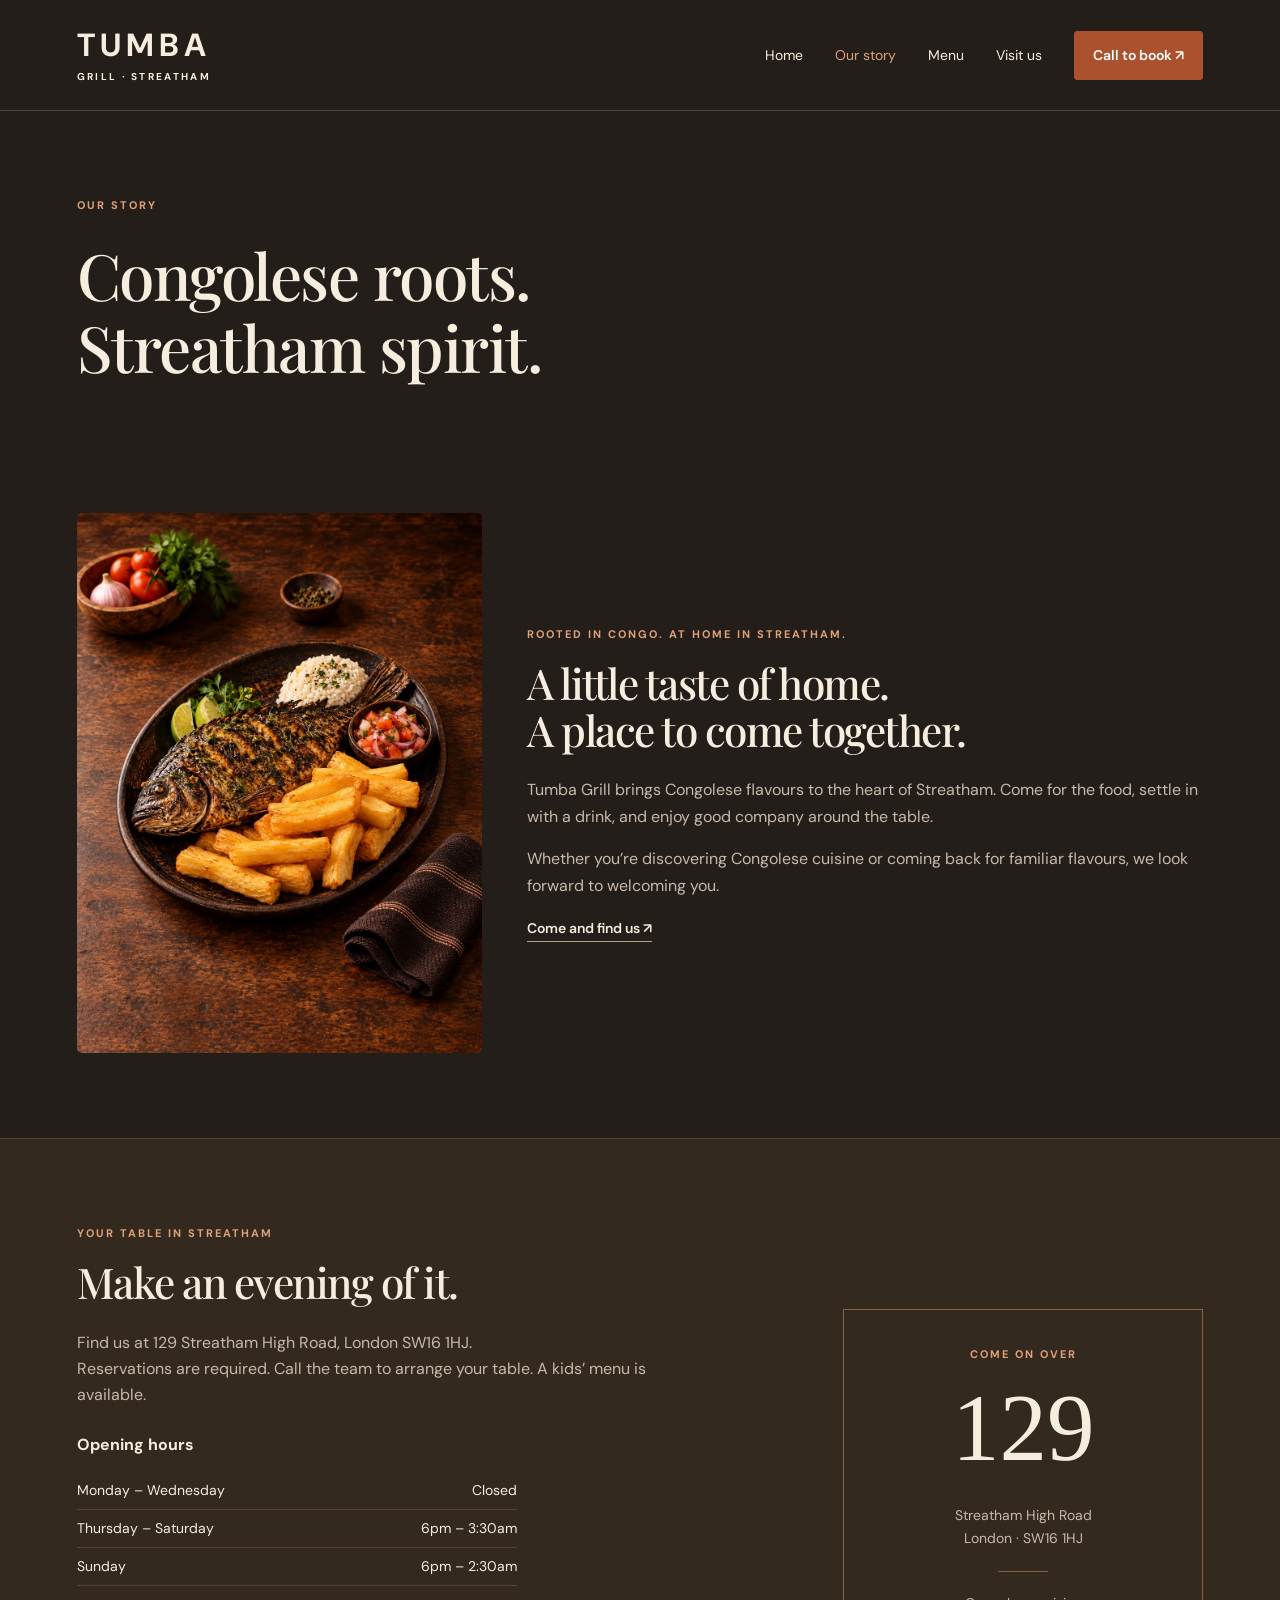
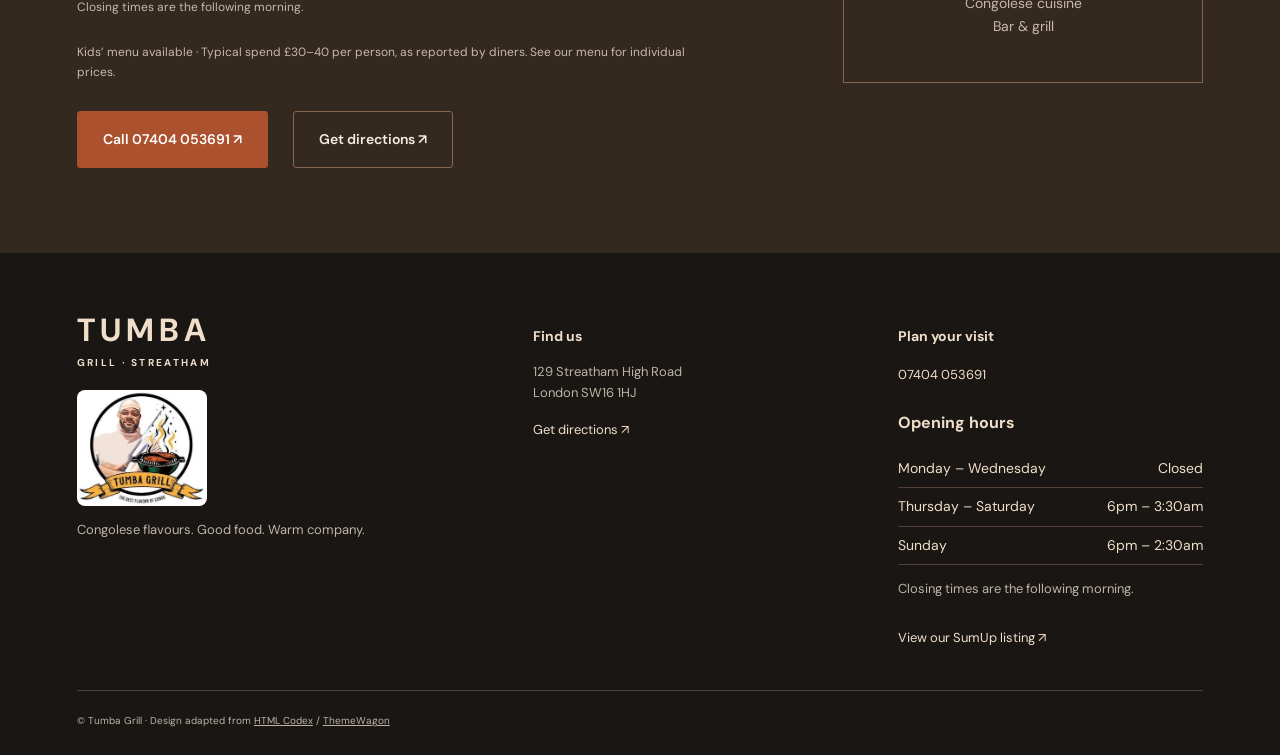
==== about.html @ 8cb554fc "Keep story heading and introduction together beside full photo" ====
<!DOCTYPE html>
<html lang="en">
<head>
<meta charset="utf-8">
<meta name="viewport" content="width=device-width, initial-scale=1"><title>Tumba Grill | Our Story</title>
<meta name="description" content="Discover Tumba Grill, a Congolese restaurant and bar at 129 Streatham High Road, London SW16 1HJ. Explore food and drinks and plan your visit.">
<meta name="theme-color" content="#211f1b">
<link rel="stylesheet" href="css/tumba.css">
</head>
<body><a class="skip-link" href="#main">Skip to content</a>
<header><a class="brand" href="index.html">TUMBA<span>GRILL · STREATHAM</span></a><button class="nav-toggle" aria-label="Open navigation" aria-expanded="false" aria-controls="navigation">☰</button>
<nav id="navigation"><a  href="index.html">Home</a><a aria-current="page" href="about.html">Our story</a><a  href="menu.html">Menu</a><a  href="contact.html">Visit us</a><a class="button small" href="tel:+447404053691">Call to book ↗</a>
</nav>
</header>
<main id="main">
<section class="page-heading section">
<div class="eyebrow">OUR STORY</div>
<h1>Congolese roots.<br>Streatham spirit.</h1>
</section>
<section class="story section">

<figure class="restaurant-photo"><img src="img/fish-table-setting.webp" width="357" height="560" loading="lazy" alt="Grilled tilapia, cassava fries, rice and salad on a wooden table"></figure><div class="story-grid"><div class="eyebrow">ROOTED IN CONGO. AT HOME IN STREATHAM.</div>
<h2>A little taste of home.<br>A place to come together.</h2>
<div>
<p>Tumba Grill brings Congolese flavours to the heart of Streatham. Come for the food, settle in with a drink, and enjoy good company around the table.</p>
<p>Whether you’re discovering Congolese cuisine or coming back for familiar flavours, we look forward to welcoming you.</p><a class="text-link" href="contact.html">Come and find us ↗</a>
</div>
</div>
</section>
<section class="visit section">
<div>
<div class="eyebrow">YOUR TABLE IN STREATHAM</div>
<h2>Make an evening of it.</h2>
<p>Find us at 129 Streatham High Road, London SW16 1HJ.<br>Reservations are required. Call the team to arrange your table. A kids’ menu is available.</p>
<div class="opening-hours"><h3>Opening hours</h3><dl><div><dt>Monday – Wednesday</dt><dd>Closed</dd></div><div><dt>Thursday – Saturday</dt><dd>6pm – 3:30am</dd></div><div><dt>Sunday</dt><dd>6pm – 2:30am</dd></div></dl><p class="hours-note">Closing times are the following morning.</p></div><p class="visit-details">Kids’ menu available · Typical spend £30–40 per person, as reported by diners. See our menu for individual prices.</p><div class="actions"><a class="button" href="tel:+447404053691">Call 07404 053691 ↗</a><a class="button outline" href="https://www.google.com/maps/search/?api=1&query=Tumba+Grill+129+Streatham+High+Road+London">Get directions ↗</a>
</div>
</div>
<div class="address-card"><span class="eyebrow">COME ON OVER</span><strong>129</strong>
<p>Streatham High Road<br>London · SW16 1HJ</p><span class="rule"></span>
<p>Congolese cuisine<br>Bar & grill</p>
</div>
</section>
</main>
<footer>
<div class="footer-grid">
<div><a class="brand" href="index.html">TUMBA<span>GRILL · STREATHAM</span></a>
<img class="restaurant-logo" src="img/tumba-logo.webp" width="150" height="134" loading="lazy" alt="Tumba Grill logo: the best flavour of Congo"><p>Congolese flavours. Good food. Warm company.</p>
</div>
<div>
<h3>Find us</h3>
<p>129 Streatham High Road<br>London SW16 1HJ</p><a href="https://www.google.com/maps/search/?api=1&query=Tumba+Grill+129+Streatham+High+Road+London">Get directions ↗</a>
</div>
<div>
<h3>Plan your visit</h3><a href="tel:+447404053691">07404 053691</a>
<div class="opening-hours"><h3>Opening hours</h3><dl><div><dt>Monday – Wednesday</dt><dd>Closed</dd></div><div><dt>Thursday – Saturday</dt><dd>6pm – 3:30am</dd></div><div><dt>Sunday</dt><dd>6pm – 2:30am</dd></div></dl><p class="hours-note">Closing times are the following morning.</p></div><a href="https://www.sumupbookings.com/tumba-grill" target="_blank" rel="noopener">View our SumUp listing ↗</a>
</div>
</div>
<div class="credits">© Tumba Grill · Design adapted from <a href="https://htmlcodex.com">HTML Codex</a> / <a href="https://themewagon.com">ThemeWagon</a>
</div>
</footer>
<script src="js/tumba.js" defer>
</script>
</body>
</html>
---- css/tumba.css ----
@import url('https://fonts.googleapis.com/css2?family=DM+Sans:wght@400;500;600;700&family=Playfair+Display:ital,wght@0,500;0,600;0,700;1,500&display=swap');
:root{--ink:#211f1b;--cream:#f7f2e9;--copper:#ac512e;--muted:#746b5f;--line:#ded5c7}*{box-sizing:border-box}body{margin:0;background:var(--cream);color:var(--ink);font-family:'DM Sans',sans-serif;font-size:16px;line-height:1.65}a{color:inherit;text-decoration:none}button{font:inherit;cursor:pointer}a:focus-visible,button:focus-visible{outline:3px solid #de9961;outline-offset:5px}header{display:flex;align-items:center;justify-content:space-between;max-width:1440px;margin:auto;padding:28px 6%;border-bottom:1px solid var(--line)}.brand{font-size:32px;font-weight:700;letter-spacing:5px;line-height:1.1}.brand span{display:block;font-size:10px;letter-spacing:2.3px;margin-top:8px}nav{display:flex;align-items:center;gap:32px}nav a{font-size:14px}nav a[aria-current],.text-link:hover{color:var(--copper)}.button{display:inline-flex;align-items:center;justify-content:center;background:var(--copper);color:white;padding:16px 25px;border:1px solid var(--copper);border-radius:3px;font-size:14px;font-weight:600;transition:background .2s,transform .2s}.button:hover{background:#873b20;transform:translateY(-2px)}.button.small{padding:12px 18px}.button.outline{background:transparent;border-color:#c8b6a1;color:inherit}.nav-toggle{display:none}.hero{max-width:1440px;margin:auto;padding:75px 6% 65px;display:grid;grid-template-columns:1fr 1fr;gap:32px;align-items:center;overflow:hidden}.eyebrow{font-size:11px;font-weight:700;letter-spacing:2px;color:var(--copper)}h1,h2{font-family:'Playfair Display',Georgia,serif;font-weight:500;line-height:1.12;letter-spacing:-1.5px}h1{font-size:clamp(44px,5vw,73px);margin:25px 0}h1 em{color:var(--copper);font-weight:500}h2{font-size:clamp(34px,3.3vw,48px);margin:16px 0 24px}h3{font-size:18px;line-height:1.4}p{color:var(--muted)}.hero-copy p{font-size:17px;max-width:460px}.actions{display:flex;gap:25px;align-items:center;flex-wrap:wrap;margin-top:28px}.text-link{font-size:14px;font-weight:600;border-bottom:1px solid #bd9c84;padding-bottom:4px}.hero-address{font-size:12px;color:var(--muted);margin-top:45px}.hero-food{position:relative;margin:0;text-align:center;isolation:isolate}.hero-food img{width:100%;height:auto;display:block;animation:rotate 110s linear infinite;filter:drop-shadow(0 20px 20px #241e1929)}.food-halo{position:absolute;z-index:-1;inset:10% 5%;border:1px solid #cfbaa0;border-radius:50%;background:radial-gradient(circle,#e9d7be88,transparent 70%)}figcaption{font-size:10px;color:var(--muted);margin-top:16px}.rotation-toggle{font-size:10px;color:var(--muted);background:none;border:0;text-decoration:underline;padding:8px}.paused img{animation-play-state:paused}.ribbon{background:var(--ink);color:#ecddc6;padding:23px 6%;display:flex;justify-content:space-around;gap:25px;font-size:10px;letter-spacing:2px}.section{max-width:1440px;margin:auto;padding:85px 6%}.story{border-bottom:1px solid var(--line)}.story-grid{display:grid;grid-template-columns:1fr 1fr;gap:70px;align-items:start;margin-top:18px}.story-grid p:first-child{margin-top:18px}.section-top{display:flex;justify-content:space-between;align-items:center;gap:24px}.filters{display:flex;gap:10px;margin:20px 0 30px;flex-wrap:wrap}.filters button{background:transparent;border:1px solid var(--line);padding:8px 22px;border-radius:30px;font-size:13px}.filters .selected{background:var(--ink);color:white;border-color:var(--ink)}.menu-grid{display:grid;grid-template-columns:repeat(3,1fr);gap:20px}.menu-card{border:1px solid var(--line);padding:28px;background:#fffaf2;min-height:190px}.dish-title{display:flex;align-items:baseline;justify-content:space-between;gap:15px}.dish-title span{color:var(--copper);font-weight:600;white-space:nowrap}.menu-card p{font-size:13px;margin:0}.menu-card .eyebrow{font-size:9px}.menu-note{font-size:12px;max-width:800px;margin-top:25px}.visit{background:#e9dfce;display:grid;grid-template-columns:1.5fr 1fr;gap:80px;align-items:center}.address-card{border:1px solid #b9a68c;padding:30px 40px;max-width:360px;text-align:center;justify-self:end;width:100%}.address-card strong{display:block;font-family:Georgia,serif;font-size:95px;font-weight:400;line-height:1.3}.address-card p{font-size:14px}.rule{display:block;width:50px;border-bottom:1px solid #b9a68c;margin:20px auto}.page-heading{padding-bottom:20px}.page-heading h1{max-width:800px}footer{background:var(--ink);color:var(--cream);padding:60px 6% 25px}.footer-grid{max-width:1268px;margin:auto;display:grid;grid-template-columns:1.3fr 1fr 1fr;gap:60px}.footer-grid p{color:#bdb4a6;font-size:13px}.footer-grid h3{font-size:14px}.footer-grid a:not(.brand){font-size:13px}.credits{max-width:1268px;margin:40px auto 0;border-top:1px solid #484238;padding-top:22px;font-size:10px;color:#bdb4a6}.credits a{text-decoration:underline}.skip-link{position:absolute;top:-100px;left:20px;background:white;padding:10px;z-index:10}.skip-link:focus{top:10px}[hidden]{display:none!important}@keyframes rotate{to{transform:rotate(360deg)}}@media(prefers-reduced-motion:reduce){.hero-food img{animation:none}.rotation-toggle{display:none}.button{transition:none}}@media(max-width:900px){header{padding:22px 5%;flex-wrap:wrap}.nav-toggle{display:block;background:none;border:1px solid var(--line);padding:4px 12px}nav{display:none;width:100%;flex-direction:column;align-items:stretch;gap:12px;padding-top:22px}nav.open{display:flex}.hero{padding:45px 6%;gap:12px}h1{font-size:48px}.menu-grid{grid-template-columns:repeat(2,1fr)}.story-grid{gap:30px}.visit{gap:30px}.footer-grid{gap:30px}}@media(max-width:600px){.hero{grid-template-columns:1fr}.hero-copy p{font-size:15px}h1{font-size:46px}.hero-food{max-width:390px;margin:25px auto 0}.hero-address{margin-top:28px}.section{padding:50px 6%}.story-grid,.visit,.footer-grid{grid-template-columns:1fr}.story-grid{gap:0}.menu-grid{grid-template-columns:1fr}.section-top{align-items:start;flex-direction:column;gap:0}.menu-card{min-height:160px}.ribbon{font-size:8px;letter-spacing:1px;gap:12px;flex-wrap:wrap;text-align:center}.address-card{justify-self:start;max-width:none}.actions{gap:18px}.footer-grid{gap:20px}.page-heading{padding-bottom:10px}}

/* Warm evening palette and subtle illustrative dining atmosphere. */
:root{--ink:#f6eddf;--cream:#241e1a;--copper:#e0a078;--muted:#c7b9aa;--line:#514137}
body{background:var(--cream);color:var(--ink)}
header{background:#241e1a}.hero{position:relative;isolation:isolate;background:#2a211b}
.hero::before{content:"";position:absolute;inset:0;z-index:-2;background:url('../img/dining-atmosphere.webp') center 48%/cover no-repeat;opacity:.16;filter:sepia(.35) blur(1px);pointer-events:none}
.hero::after{content:"";position:absolute;inset:0;z-index:-1;background:linear-gradient(90deg,rgba(36,30,26,.72),rgba(36,30,26,.24) 65%,rgba(36,30,26,.38)),linear-gradient(0deg,#241e1a 0%,transparent 35%);pointer-events:none}
.button{background:#ac512e;border-color:#ac512e}.button:hover{background:#c3653e}.button.outline{border-color:#87674f;background:transparent}
.food-halo{border-color:#a775493d;background:radial-gradient(circle,#ab65332b,transparent 70%)}
.hero-food img{filter:drop-shadow(0 20px 25px #0008)}
.ribbon,footer{background:#191613;color:#f0deca}.menu-card{background:#302720}.filters button{color:var(--ink)}.filters .selected{background:#b36540;border-color:#b36540;color:#fff}
.visit{background:#34291f}.address-card,.rule{border-color:#816449}.skip-link{background:#f6eddf;color:#241e1a}.nav-toggle{color:var(--ink)}
@media(max-width:600px){.hero::before{background-position:60% center;opacity:.13}.hero::after{background:linear-gradient(180deg,rgba(36,30,26,.66),rgba(36,30,26,.35) 60%,#241e1a)}}

/* Keep the plate and its ring on the same square centre, excluding captions. */
.platter-stage{position:relative;aspect-ratio:1;display:grid;place-items:center;width:100%;isolation:isolate}
.platter-stage .food-halo{inset:0;border:1px solid #bc936559;border-radius:50%}
.platter-stage img{width:88%;height:88%;object-fit:contain;filter:none;transform-origin:50% 50%}
.opening-hours{margin:25px 0}.opening-hours h3{font-size:16px}.opening-hours dl{margin:0;max-width:440px;font-size:14px}.opening-hours dl div{display:flex;justify-content:space-between;gap:20px;padding:7px 0;border-bottom:1px solid var(--line)}.opening-hours dd{margin:0;white-space:nowrap}.hours-note,.visit-details{font-size:12px}.restaurant-logo{display:block;width:130px;height:auto;border-radius:8px;margin-top:22px}.restaurant-photo{float:right;width:210px;margin:0 0 30px 35px}.restaurant-photo img{width:100%;height:260px;object-fit:cover;object-position:40% 30%;border-radius:5px}.story-grid{clear:both}.menu-thumbnail{width:84px;height:84px;object-fit:cover;border-radius:50%;margin-bottom:14px;border:1px solid #765741}.menu-card{padding:24px}.restaurant-photo figcaption{line-height:1.5}.story:after{content:"";display:block;clear:both}@media(max-width:600px){.restaurant-photo{float:none;width:100%;margin:25px 0}.restaurant-photo img{height:280px;object-position:center 30%}.opening-hours dl{font-size:12px}.platter-stage{width:100%}}
.story{display:grid;grid-template-columns:240px 1fr;gap:20px 45px;align-items:center}.story>.eyebrow{grid-column:2}.story>.restaurant-photo{grid-column:1;grid-row:1 / span 2;float:none;width:100%;margin:0}.story .restaurant-photo img{height:360px;object-fit:cover}.story .story-grid{grid-column:2;display:block;margin:0}.story:after{display:none}@media(max-width:600px){.story{display:block}.story>.restaurant-photo{margin:25px 0}.story .restaurant-photo img{height:340px}}

.menu-group{margin:35px 0}.menu-group-title{font-family:'Playfair Display',Georgia,serif;font-size:30px;color:var(--copper);padding-bottom:12px;border-bottom:1px solid var(--line)}.dish-title{display:block}.dish-title h3{margin:0 0 8px}.dish-title span{display:block;white-space:normal;font-size:13px;line-height:1.6;margin-bottom:12px}.menu-card{min-height:260px}.menu-thumbnail{display:block}
/* Compact menu cards with titles centred beside the food image. */
.menu-card{display:grid;grid-template-columns:76px minmax(0,1fr);grid-template-rows:auto auto;column-gap:22px;row-gap:12px;align-content:start;align-items:center;padding:18px;min-height:0}
.menu-card .menu-thumbnail{grid-column:1;grid-row:1;width:76px;height:76px;margin:0}
.menu-card .dish-title{grid-column:2;grid-row:1;align-self:center;min-width:0}
.menu-card .dish-title h3{margin:0 0 5px;font-size:17px}
.menu-card .dish-title span{margin:0;font-size:12px;line-height:1.5}
.menu-card>p{grid-column:1 / -1;grid-row:2;margin:0;line-height:1.6}
@media(max-width:1100px) and (min-width:901px){.menu-grid{grid-template-columns:repeat(2,1fr)}}
@media(max-width:600px){.menu-card{padding:16px;column-gap:20px;row-gap:10px}}
/* Larger circular frames with the full square food image safely inside. */
.menu-card{grid-template-columns:100px minmax(0,1fr);column-gap:20px}
.menu-card .menu-thumbnail{width:100px;height:100px;object-fit:contain;padding:16px;background:#241e1a;border-radius:50%;border:1px solid #876348}
@media(max-width:600px){.menu-card{grid-template-columns:96px minmax(0,1fr);column-gap:18px}.menu-card .menu-thumbnail{width:96px;height:96px;padding:15px}}
/* Show real tabletop right to the edge of each photographic circle. */
.menu-card .menu-thumbnail{object-fit:cover;padding:0;background:none}

/* Full table setting with no fixed-height crop. */
.story{grid-template-columns:minmax(240px,36%) minmax(0,1fr)}.story .restaurant-photo img{display:block;width:100%;height:auto;object-fit:contain;object-position:center}.hero-food .rotation-toggle{margin-top:12px}@media(max-width:600px){.story .restaurant-photo img{height:auto}}

.story>.restaurant-photo{grid-row:1}.story .story-grid{grid-row:1}
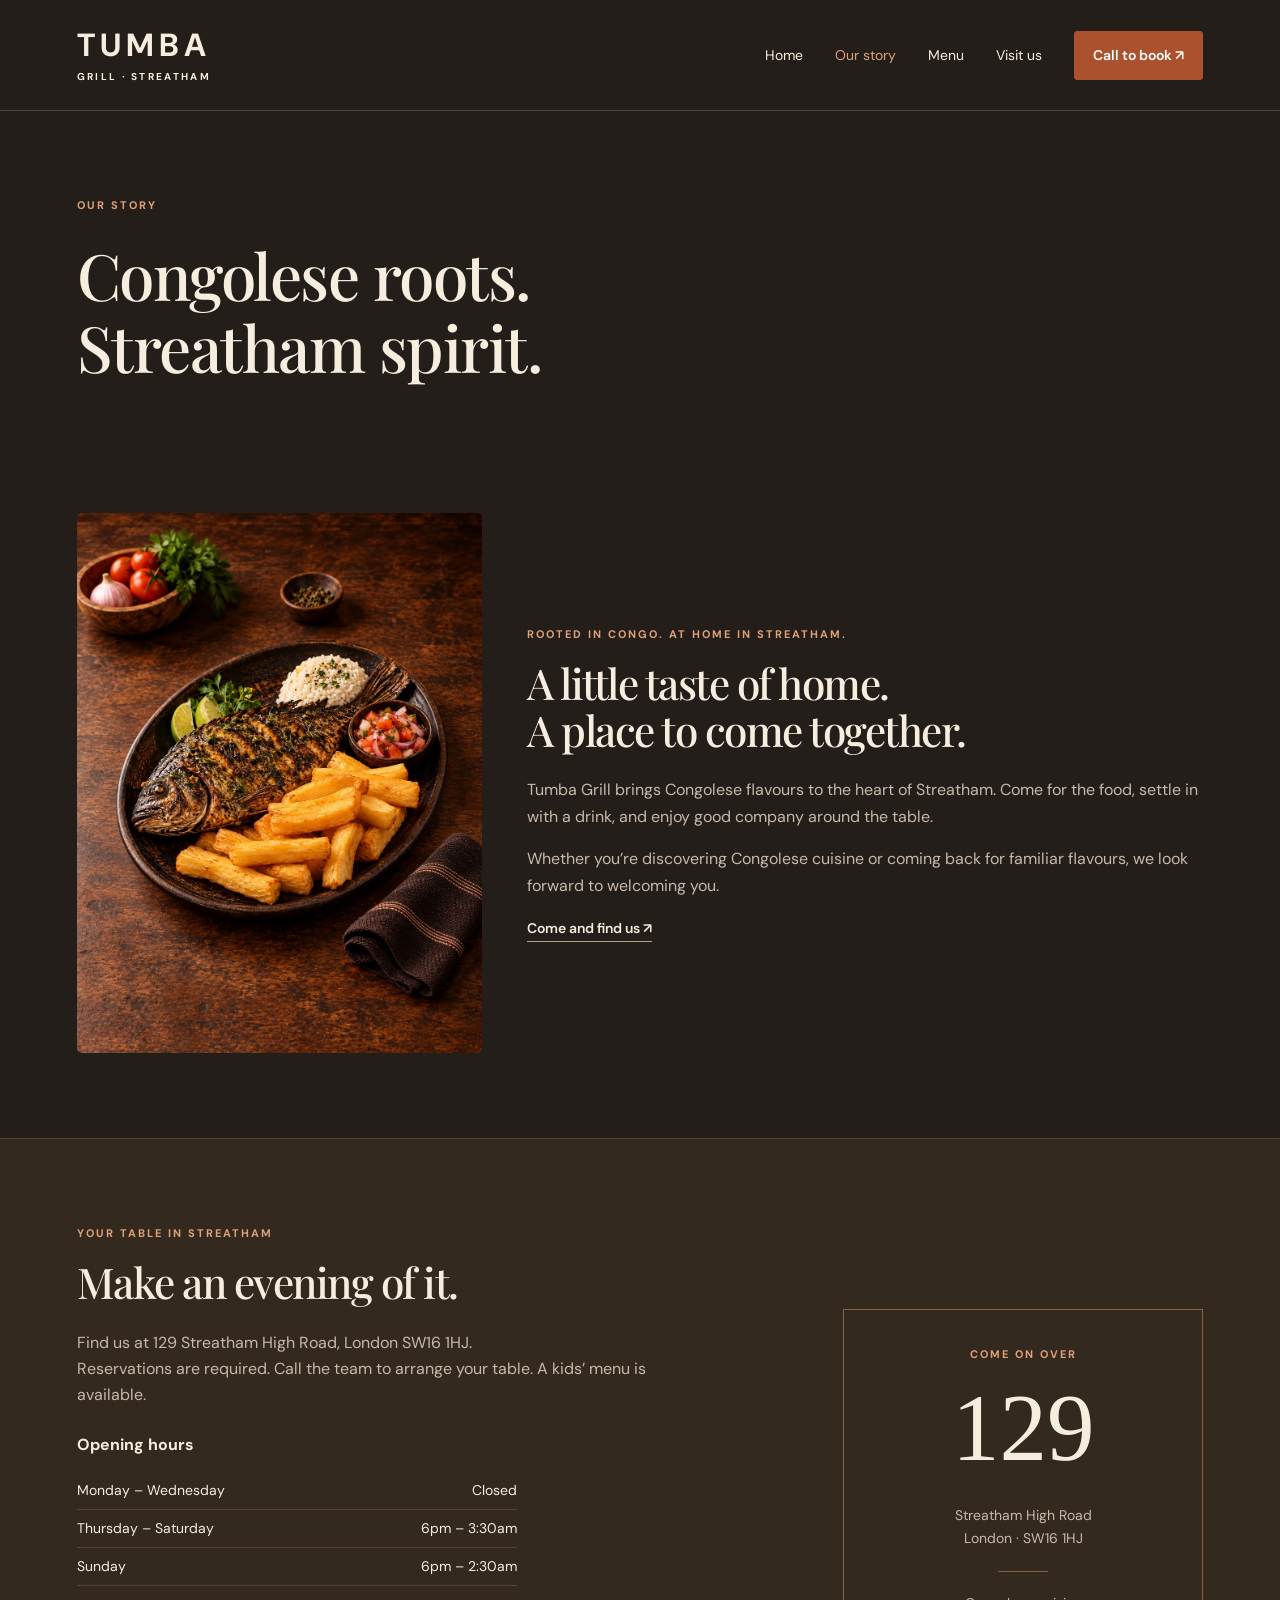
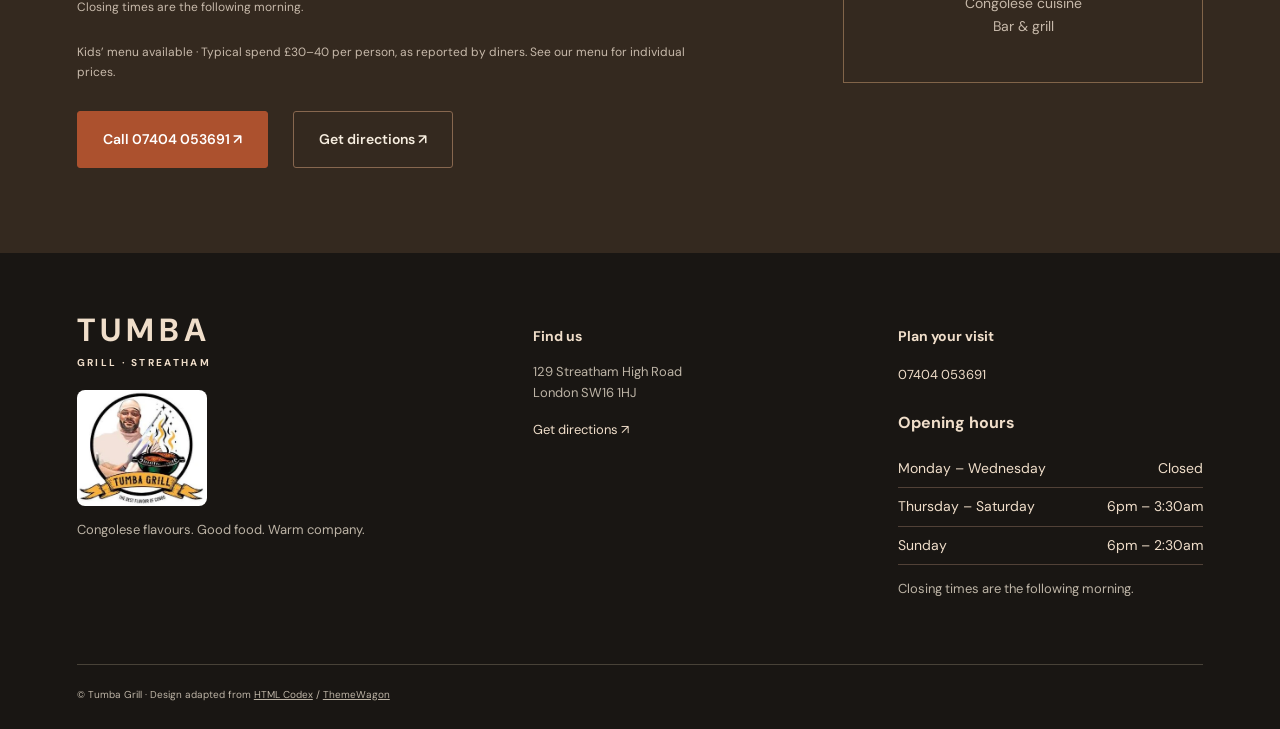
==== commit 4eb4bb09: "Remove SumUp links from restaurant pages" ====
--- a/about.html
+++ b/about.html
@@ -52,7 +52,7 @@
 </div>
 <div>
 <h3>Plan your visit</h3><a href="tel:+447404053691">07404 053691</a>
-<div class="opening-hours"><h3>Opening hours</h3><dl><div><dt>Monday – Wednesday</dt><dd>Closed</dd></div><div><dt>Thursday – Saturday</dt><dd>6pm – 3:30am</dd></div><div><dt>Sunday</dt><dd>6pm – 2:30am</dd></div></dl><p class="hours-note">Closing times are the following morning.</p></div><a href="https://www.sumupbookings.com/tumba-grill" target="_blank" rel="noopener">View our SumUp listing ↗</a>
+<div class="opening-hours"><h3>Opening hours</h3><dl><div><dt>Monday – Wednesday</dt><dd>Closed</dd></div><div><dt>Thursday – Saturday</dt><dd>6pm – 3:30am</dd></div><div><dt>Sunday</dt><dd>6pm – 2:30am</dd></div></dl><p class="hours-note">Closing times are the following morning.</p></div>
 </div>
 </div>
 <div class="credits">© Tumba Grill · Design adapted from <a href="https://htmlcodex.com">HTML Codex</a> / <a href="https://themewagon.com">ThemeWagon</a>
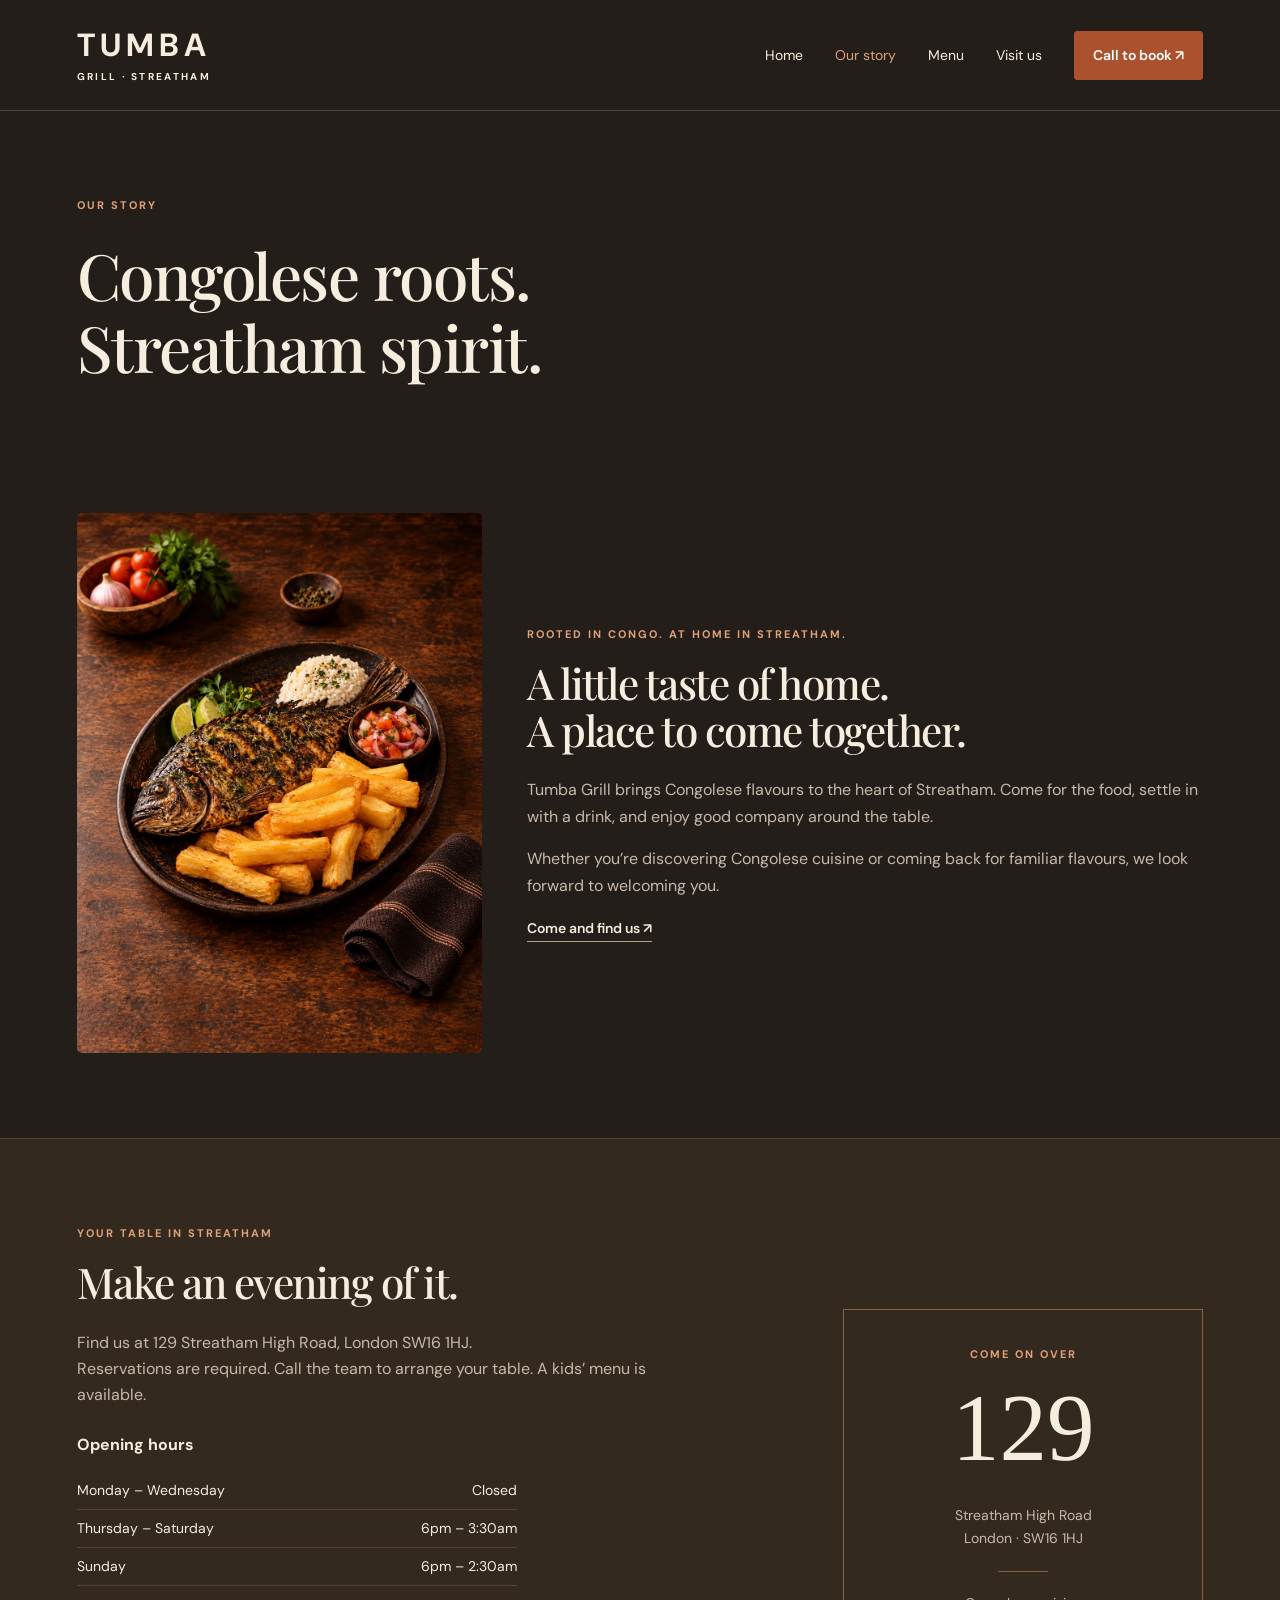
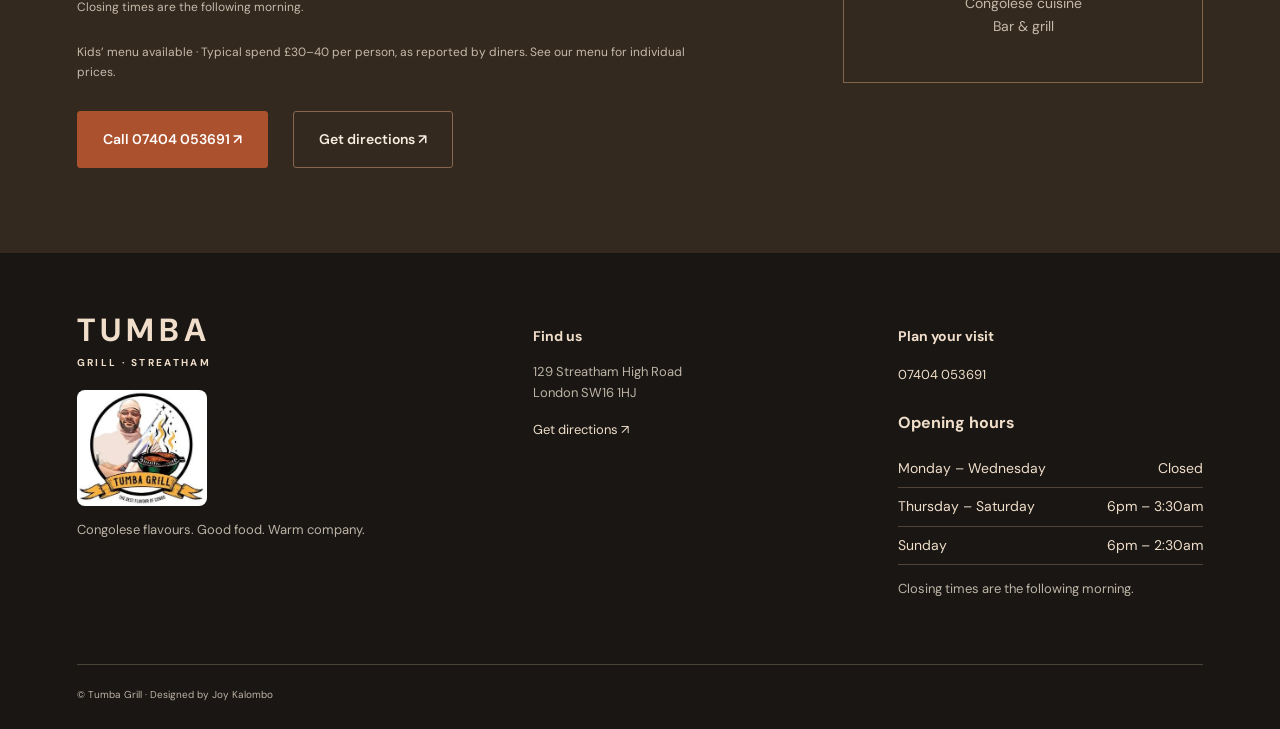
==== commit a56406c3: "Update footer design credit to Joy Kalombo" ====
--- a/about.html
+++ b/about.html
@@ -55,7 +55,7 @@
 <div class="opening-hours"><h3>Opening hours</h3><dl><div><dt>Monday – Wednesday</dt><dd>Closed</dd></div><div><dt>Thursday – Saturday</dt><dd>6pm – 3:30am</dd></div><div><dt>Sunday</dt><dd>6pm – 2:30am</dd></div></dl><p class="hours-note">Closing times are the following morning.</p></div>
 </div>
 </div>
-<div class="credits">© Tumba Grill · Design adapted from <a href="https://htmlcodex.com">HTML Codex</a> / <a href="https://themewagon.com">ThemeWagon</a>
+<div class="credits">© Tumba Grill · Designed by Joy Kalombo
 </div>
 </footer>
 <script src="js/tumba.js" defer>
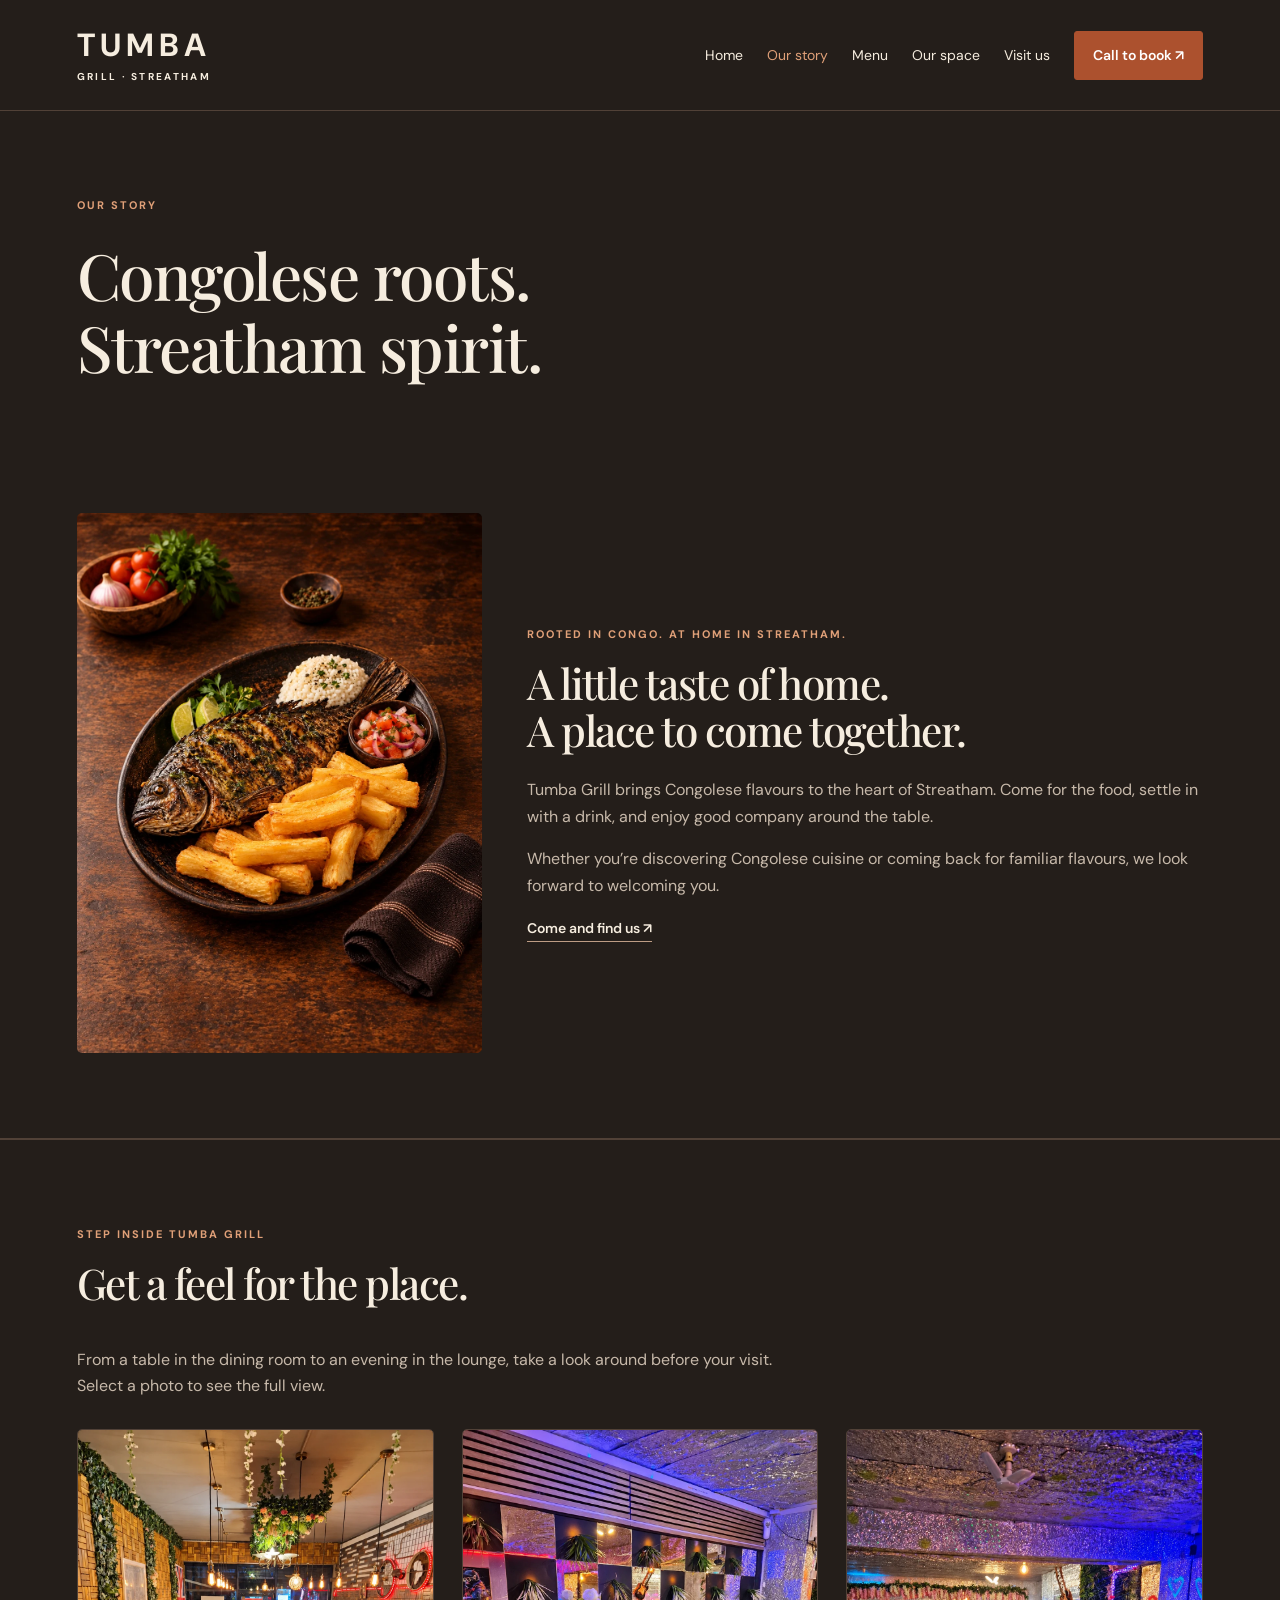
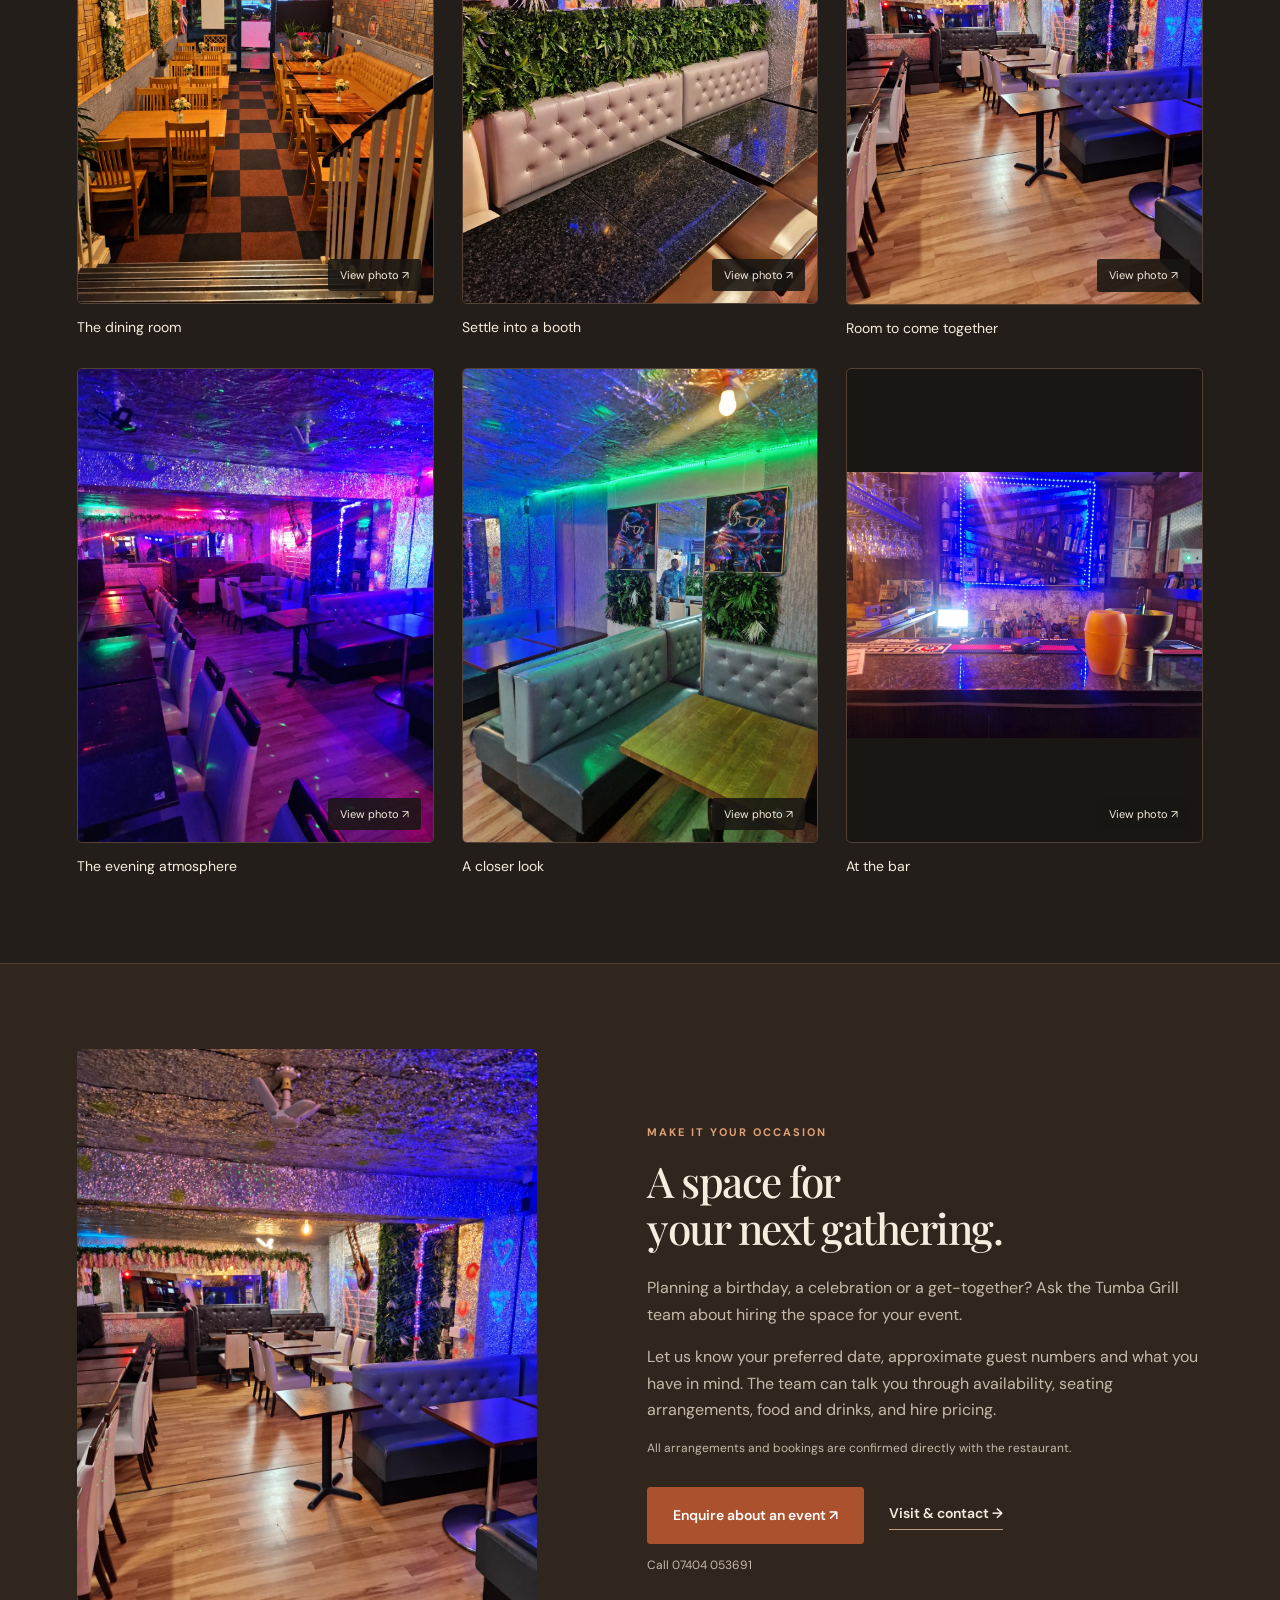
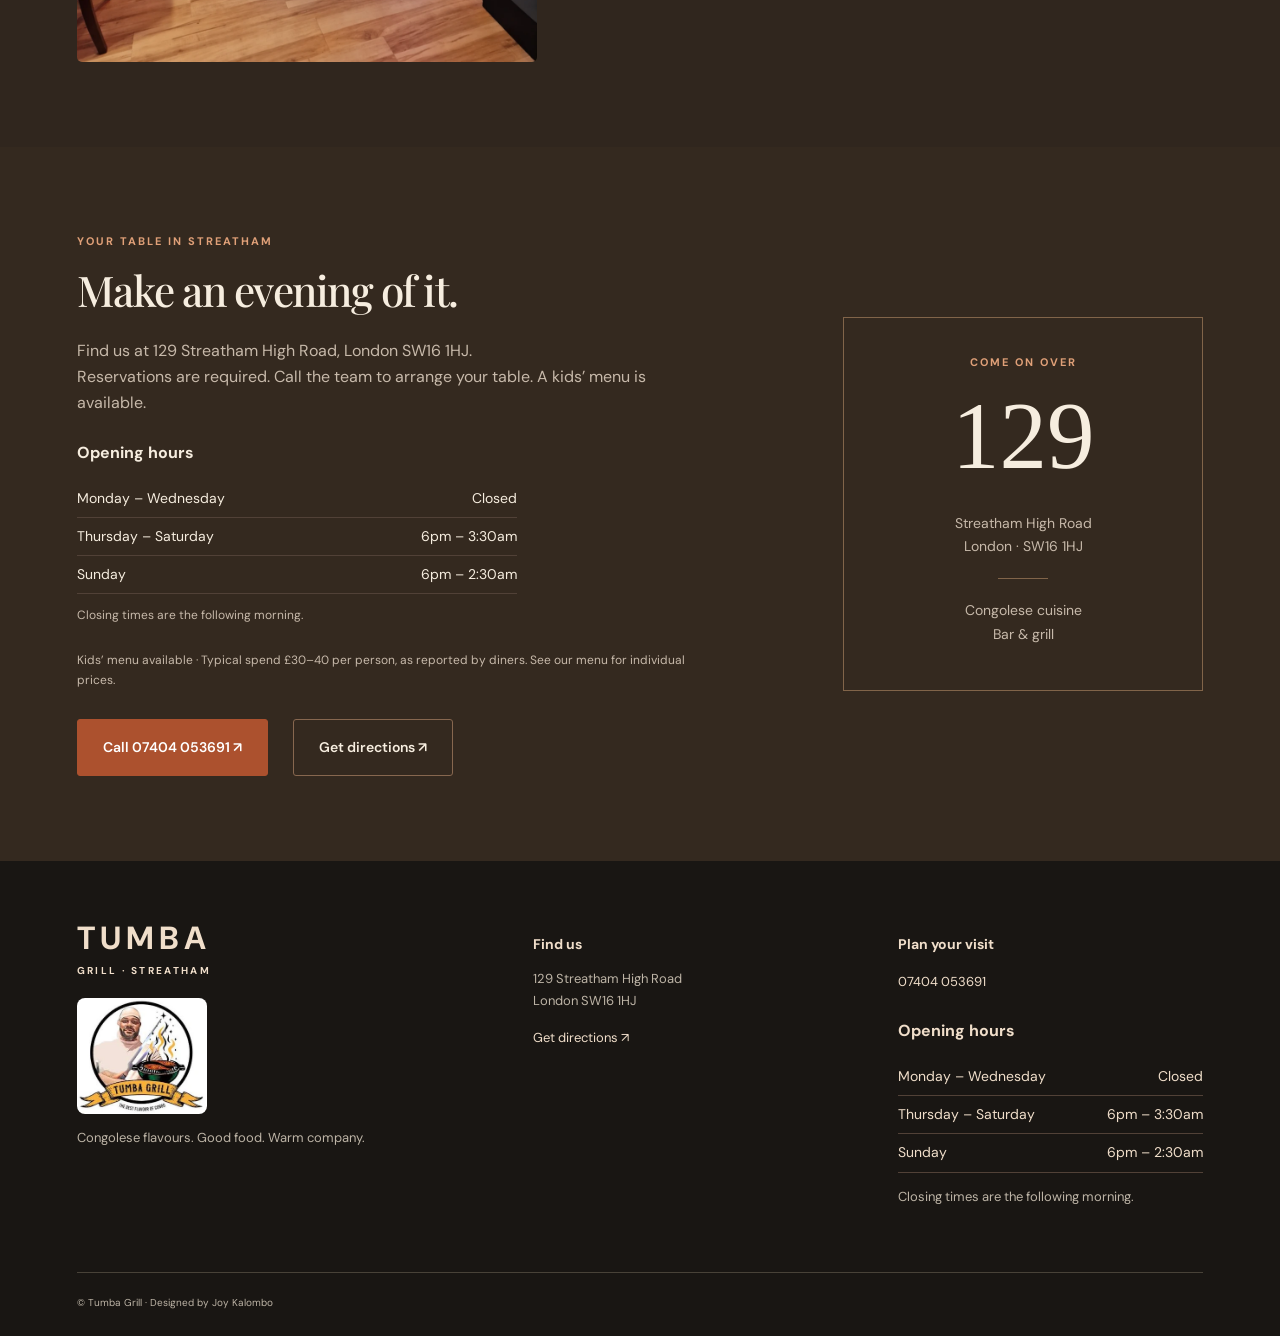
==== commit 778b3219: "Add real interior gallery and event-space enquiries" ====
--- a/about.html
+++ b/about.html
@@ -9,7 +9,7 @@
 </head>
 <body><a class="skip-link" href="#main">Skip to content</a>
 <header><a class="brand" href="index.html">TUMBA<span>GRILL · STREATHAM</span></a><button class="nav-toggle" aria-label="Open navigation" aria-expanded="false" aria-controls="navigation">☰</button>
-<nav id="navigation"><a  href="index.html">Home</a><a aria-current="page" href="about.html">Our story</a><a  href="menu.html">Menu</a><a  href="contact.html">Visit us</a><a class="button small" href="tel:+447404053691">Call to book ↗</a>
+<nav id="navigation"><a  href="index.html">Home</a><a aria-current="page" href="about.html">Our story</a><a  href="menu.html">Menu</a><a href="space.html">Our space</a><a  href="contact.html">Visit us</a><a class="button small" href="tel:+447404053691">Call to book ↗</a>
 </nav>
 </header>
 <main id="main">
@@ -27,7 +27,7 @@
 </div>
 </div>
 </section>
-<section class="visit section">
+<section class="section venue-gallery" id="gallery"><div class="section-top"><div><div class="eyebrow">STEP INSIDE TUMBA GRILL</div><h2>Get a feel for the place.</h2></div></div><p class="gallery-intro">From a table in the dining room to an evening in the lounge, take a look around before your visit. Select a photo to see the full view.</p><div class="venue-grid"><figure class="venue-card"><a href="img/venue-dining.webp" data-photo="img/venue-dining.webp" data-caption="The dining room" aria-label="View photo: The dining room"><img src="img/venue-dining.webp" width="900" height="1200" loading="lazy" alt="Wooden tables, warm lighting and cushioned seating in the dining room."><span class="photo-open" aria-hidden="true">View photo ↗</span></a><figcaption>The dining room</figcaption></figure><figure class="venue-card"><a href="img/venue-booths.webp" data-photo="img/venue-booths.webp" data-caption="Settle into a booth" aria-label="View photo: Settle into a booth"><img src="img/venue-booths.webp" width="900" height="1200" loading="lazy" alt="Upholstered booth seating, greenery and table details."><span class="photo-open" aria-hidden="true">View photo ↗</span></a><figcaption>Settle into a booth</figcaption></figure><figure class="venue-card"><a href="img/venue-lounge.webp" data-photo="img/venue-lounge.webp" data-caption="Room to come together" aria-label="View photo: Room to come together"><img src="img/venue-lounge.webp" width="900" height="1200" loading="lazy" alt="A view of the lounge seating and tables."><span class="photo-open" aria-hidden="true">View photo ↗</span></a><figcaption>Room to come together</figcaption></figure><figure class="venue-card"><a href="img/venue-evening.webp" data-photo="img/venue-evening.webp" data-caption="The evening atmosphere" aria-label="View photo: The evening atmosphere"><img src="img/venue-evening.webp" width="900" height="1200" loading="lazy" alt="The restaurant lounge with its coloured evening lighting."><span class="photo-open" aria-hidden="true">View photo ↗</span></a><figcaption>The evening atmosphere</figcaption></figure><figure class="venue-card"><a href="img/venue-corner.webp" data-photo="img/venue-corner.webp" data-caption="A closer look" aria-label="View photo: A closer look"><img src="img/venue-corner.webp" width="900" height="1200" loading="lazy" alt="Corner seating and the restaurant’s decorative details."><span class="photo-open" aria-hidden="true">View photo ↗</span></a><figcaption>A closer look</figcaption></figure><figure class="venue-card"><a href="img/venue-bar.webp" data-photo="img/venue-bar.webp" data-caption="At the bar" aria-label="View photo: At the bar"><img src="img/venue-bar.webp" width="900" height="1200" loading="lazy" alt="A view across the bar and drinks display."><span class="photo-open" aria-hidden="true">View photo ↗</span></a><figcaption>At the bar</figcaption></figure></div></section><section class="section venue-events" id="events"><figure class="event-photo"><a href="img/venue-lounge.webp" data-photo="img/venue-lounge.webp" data-caption="The lounge space" aria-label="View the full lounge photo"><img src="img/venue-lounge.webp" width="900" height="1200" loading="lazy" alt="Lounge tables and upholstered seating at Tumba Grill"></a></figure><div><div class="eyebrow">MAKE IT YOUR OCCASION</div><h2>A space for<br>your next gathering.</h2><p>Planning a birthday, a celebration or a get-together? Ask the Tumba Grill team about hiring the space for your event.</p><p>Let us know your preferred date, approximate guest numbers and what you have in mind. The team can talk you through availability, seating arrangements, food and drinks, and hire pricing.</p><p class="event-note">All arrangements and bookings are confirmed directly with the restaurant.</p><div class="actions"><a class="button" href="tel:+447404053691">Enquire about an event ↗</a><a class="text-link" href="contact.html">Visit & contact →</a></div><p class="event-phone">Call 07404 053691</p></div></section><section class="visit section">
 <div>
 <div class="eyebrow">YOUR TABLE IN STREATHAM</div>
 <h2>Make an evening of it.</h2>
@@ -60,5 +60,5 @@
 </footer>
 <script src="js/tumba.js" defer>
 </script>
-</body>
+<dialog class="photo-dialog" aria-label="Restaurant photo viewer"><button class="photo-close" type="button" aria-label="Close photo">×</button><figure><img class="photo-full" alt=""><figcaption class="photo-caption"></figcaption></figure></dialog></body>
 </html>
--- a/css/tumba.css
+++ b/css/tumba.css
@@ -42,3 +42,6 @@
 .story{grid-template-columns:minmax(240px,36%) minmax(0,1fr)}.story .restaurant-photo img{display:block;width:100%;height:auto;object-fit:contain;object-position:center}.hero-food .rotation-toggle{margin-top:12px}@media(max-width:600px){.story .restaurant-photo img{height:auto}}
 
 .story>.restaurant-photo{grid-row:1}.story .story-grid{grid-row:1}
+
+/* Real venue photography and event enquiries. */
+.venue-gallery{border-top:1px solid var(--line)}.gallery-intro{max-width:740px;margin-bottom:30px}.venue-grid{display:grid;grid-template-columns:repeat(3,minmax(0,1fr));gap:28px}.venue-card{margin:0}.venue-card>a{display:block;position:relative;background:#191613;border:1px solid var(--line);border-radius:5px;overflow:hidden}.venue-card img{display:block;width:100%;height:auto;aspect-ratio:3/4;object-fit:contain}.photo-open{position:absolute;bottom:12px;right:12px;background:#191613de;color:#f6eddf;font-size:11px;padding:7px 12px;border-radius:3px}.venue-card figcaption{font-size:14px;color:var(--ink);margin-top:12px}.venue-events{display:grid;grid-template-columns:minmax(0,1fr) minmax(0,1.1fr);gap:65px;align-items:center;background:#30261e;border-top:1px solid var(--line)}.event-photo{margin:0;max-width:460px}.event-photo img{display:block;width:100%;height:auto;border-radius:5px}.event-note,.event-phone{font-size:12px}.photo-dialog{padding:45px 20px 20px;max-width:94vw;max-height:95vh;background:#191613;color:#f6eddf;border:1px solid #66503d;border-radius:8px;overflow:auto}.photo-dialog::backdrop{background:#000d}.photo-dialog figure{margin:0}.photo-full{display:block;max-width:85vw;max-height:77vh;width:auto;height:auto;object-fit:contain}.photo-dialog figcaption{text-align:center;font-size:13px;color:#e9dcca}.photo-close{position:absolute;right:10px;top:5px;border:0;background:none;color:#fff;font-size:30px;line-height:1;padding:5px 10px}header nav{gap:24px}@media(max-width:900px){.venue-grid{grid-template-columns:repeat(2,minmax(0,1fr));gap:22px}.venue-events{gap:30px}}@media(max-width:600px){.venue-grid{grid-template-columns:1fr;gap:25px}.venue-events{grid-template-columns:1fr}.event-photo{max-width:none}.photo-full{max-width:83vw}.photo-dialog{padding-left:12px;padding-right:12px}}
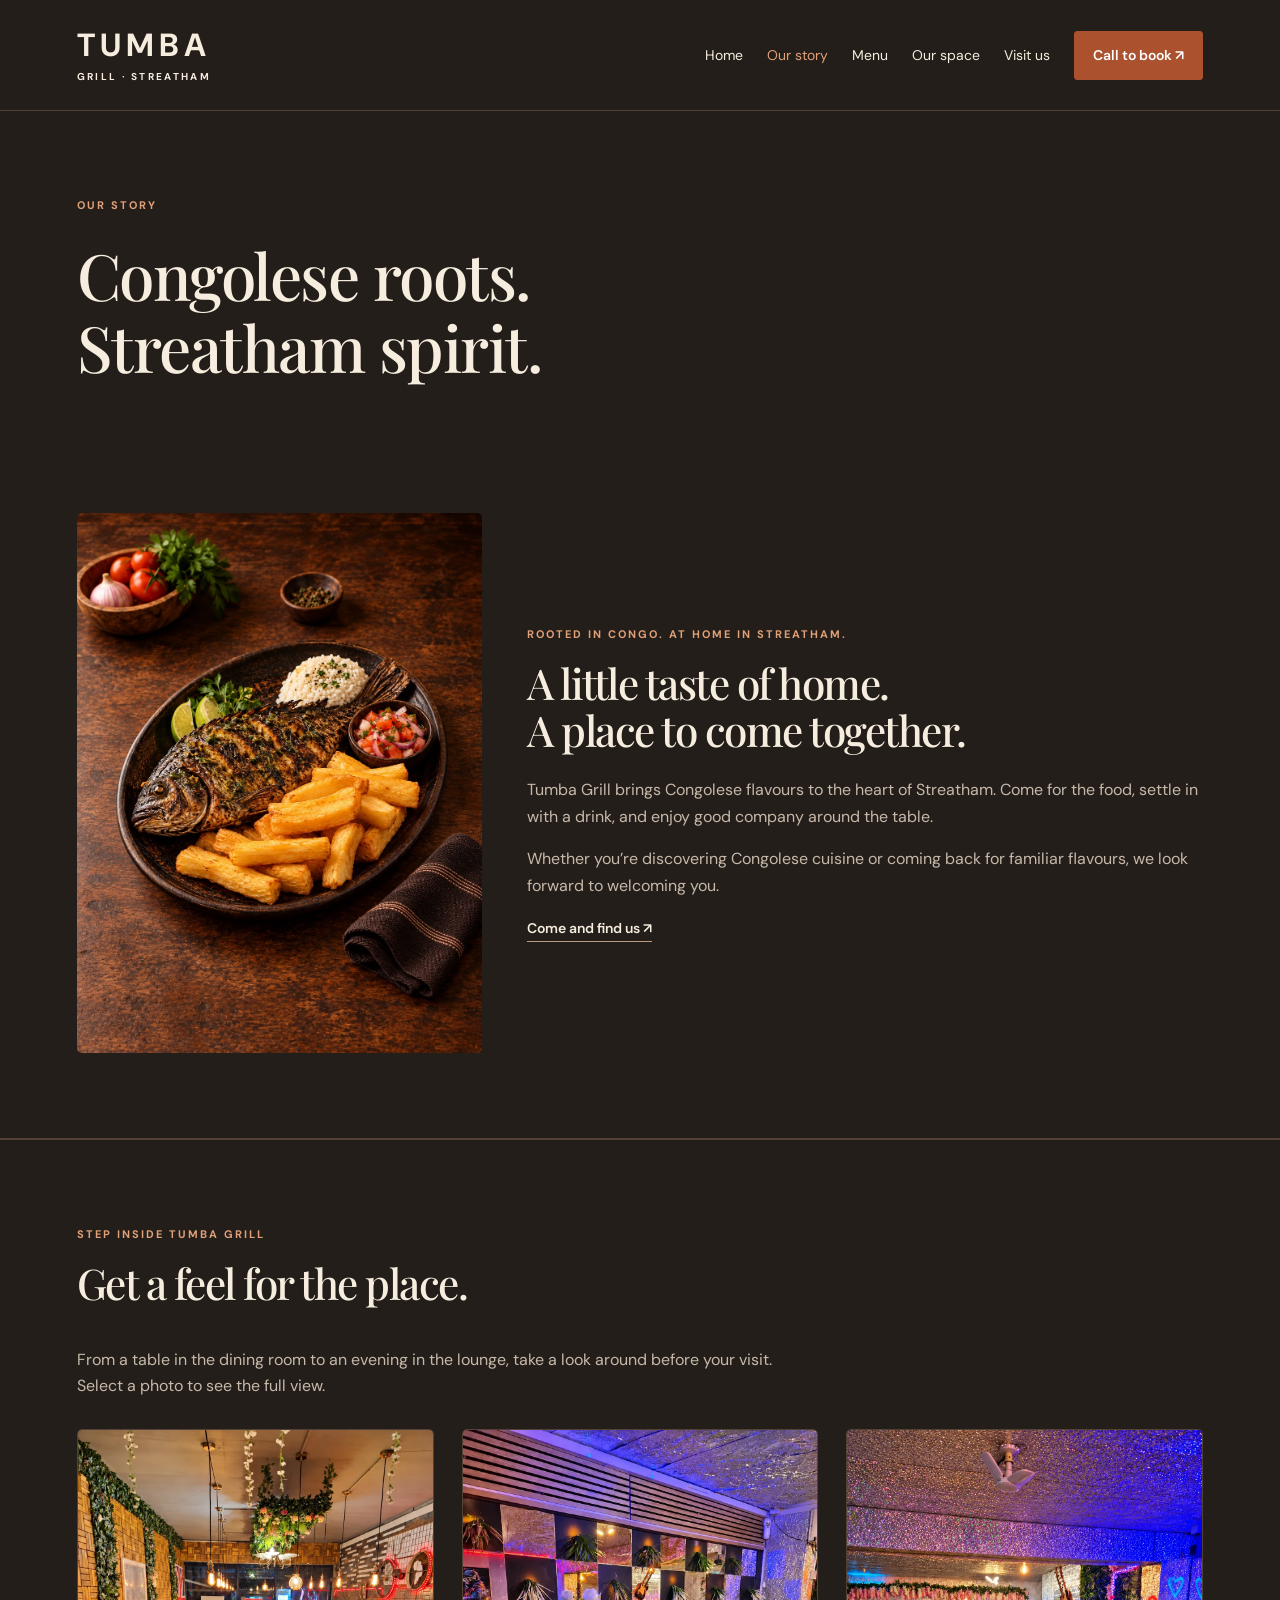
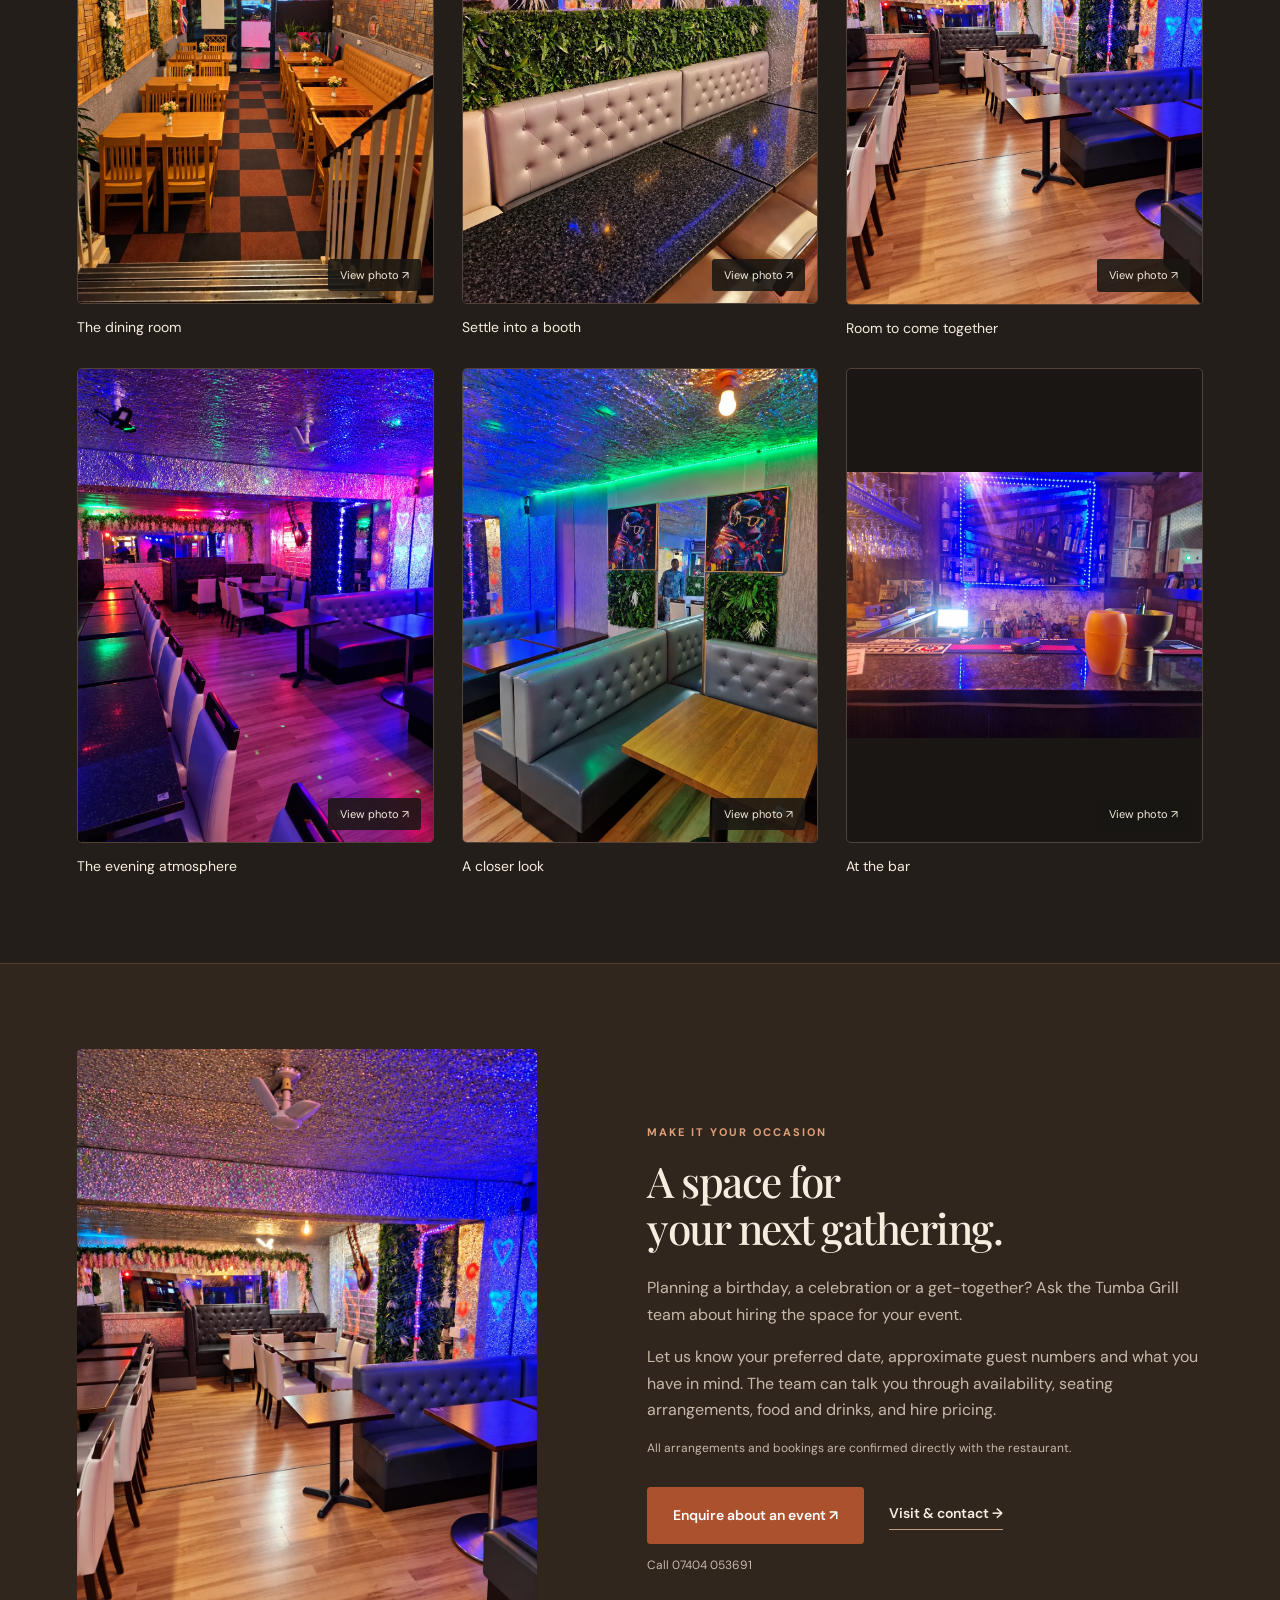
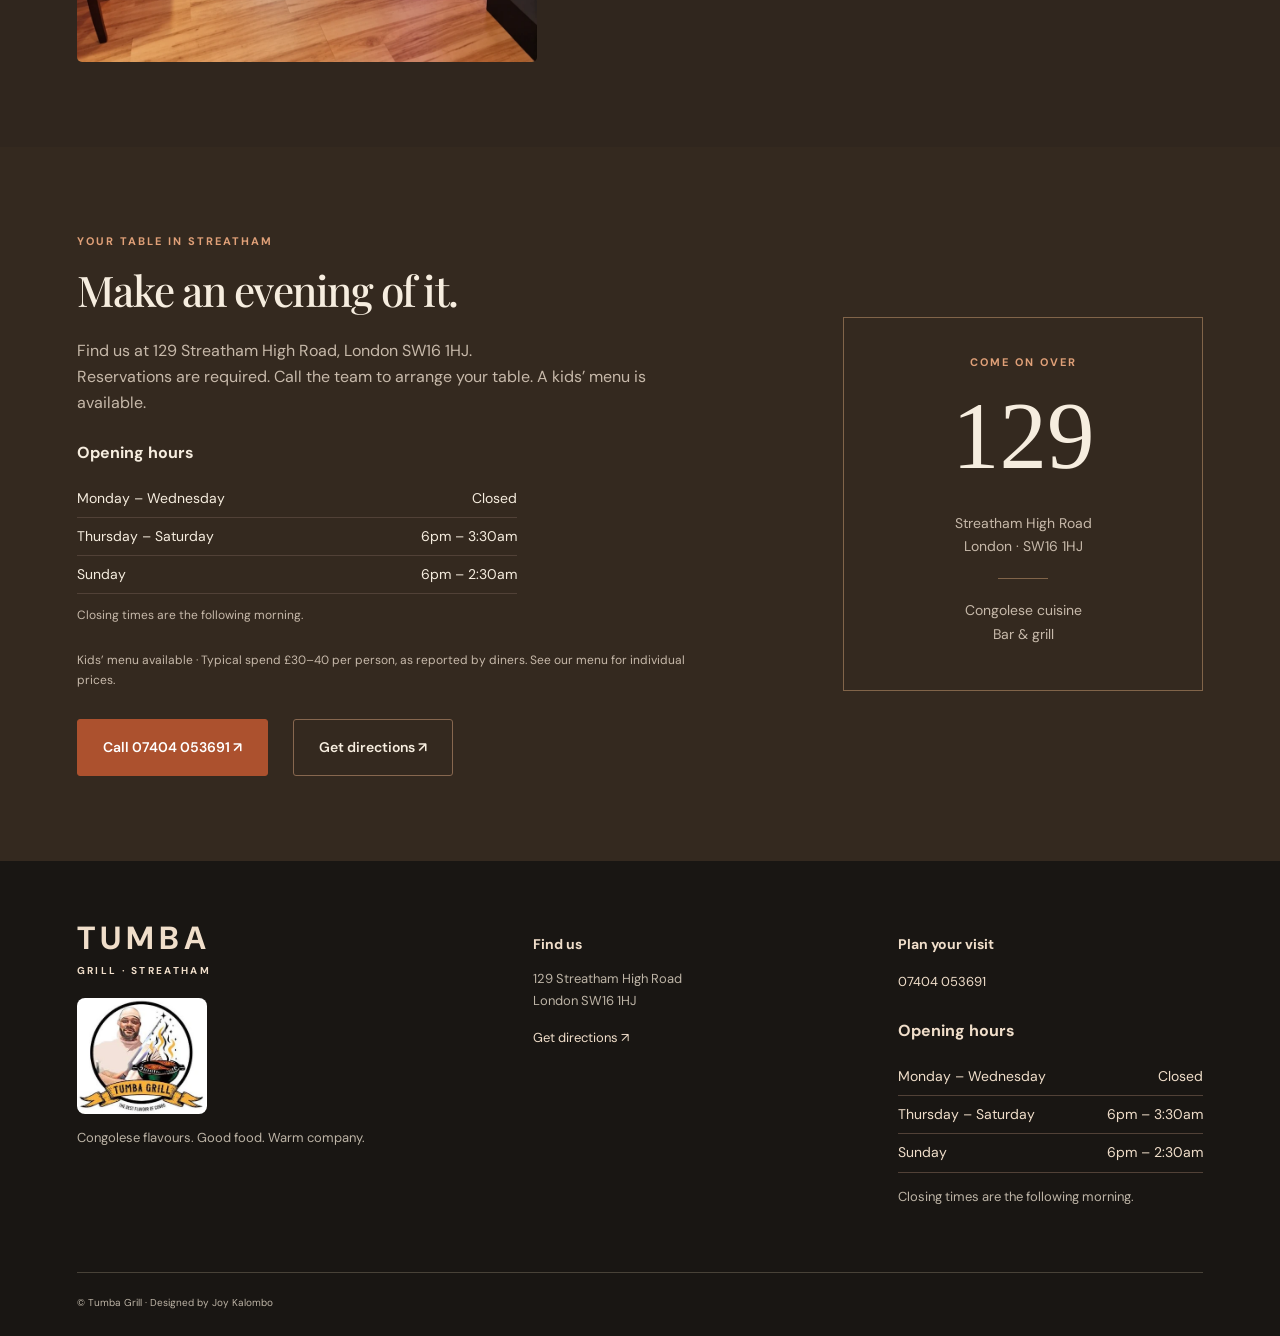
==== commit 424d1db0: "Polish interior photos with aligned seating and neater ceiling finish" ====
--- a/about.html
+++ b/about.html
@@ -27,7 +27,7 @@
 </div>
 </div>
 </section>
-<section class="section venue-gallery" id="gallery"><div class="section-top"><div><div class="eyebrow">STEP INSIDE TUMBA GRILL</div><h2>Get a feel for the place.</h2></div></div><p class="gallery-intro">From a table in the dining room to an evening in the lounge, take a look around before your visit. Select a photo to see the full view.</p><div class="venue-grid"><figure class="venue-card"><a href="img/venue-dining.webp" data-photo="img/venue-dining.webp" data-caption="The dining room" aria-label="View photo: The dining room"><img src="img/venue-dining.webp" width="900" height="1200" loading="lazy" alt="Wooden tables, warm lighting and cushioned seating in the dining room."><span class="photo-open" aria-hidden="true">View photo ↗</span></a><figcaption>The dining room</figcaption></figure><figure class="venue-card"><a href="img/venue-booths.webp" data-photo="img/venue-booths.webp" data-caption="Settle into a booth" aria-label="View photo: Settle into a booth"><img src="img/venue-booths.webp" width="900" height="1200" loading="lazy" alt="Upholstered booth seating, greenery and table details."><span class="photo-open" aria-hidden="true">View photo ↗</span></a><figcaption>Settle into a booth</figcaption></figure><figure class="venue-card"><a href="img/venue-lounge.webp" data-photo="img/venue-lounge.webp" data-caption="Room to come together" aria-label="View photo: Room to come together"><img src="img/venue-lounge.webp" width="900" height="1200" loading="lazy" alt="A view of the lounge seating and tables."><span class="photo-open" aria-hidden="true">View photo ↗</span></a><figcaption>Room to come together</figcaption></figure><figure class="venue-card"><a href="img/venue-evening.webp" data-photo="img/venue-evening.webp" data-caption="The evening atmosphere" aria-label="View photo: The evening atmosphere"><img src="img/venue-evening.webp" width="900" height="1200" loading="lazy" alt="The restaurant lounge with its coloured evening lighting."><span class="photo-open" aria-hidden="true">View photo ↗</span></a><figcaption>The evening atmosphere</figcaption></figure><figure class="venue-card"><a href="img/venue-corner.webp" data-photo="img/venue-corner.webp" data-caption="A closer look" aria-label="View photo: A closer look"><img src="img/venue-corner.webp" width="900" height="1200" loading="lazy" alt="Corner seating and the restaurant’s decorative details."><span class="photo-open" aria-hidden="true">View photo ↗</span></a><figcaption>A closer look</figcaption></figure><figure class="venue-card"><a href="img/venue-bar.webp" data-photo="img/venue-bar.webp" data-caption="At the bar" aria-label="View photo: At the bar"><img src="img/venue-bar.webp" width="900" height="1200" loading="lazy" alt="A view across the bar and drinks display."><span class="photo-open" aria-hidden="true">View photo ↗</span></a><figcaption>At the bar</figcaption></figure></div></section><section class="section venue-events" id="events"><figure class="event-photo"><a href="img/venue-lounge.webp" data-photo="img/venue-lounge.webp" data-caption="The lounge space" aria-label="View the full lounge photo"><img src="img/venue-lounge.webp" width="900" height="1200" loading="lazy" alt="Lounge tables and upholstered seating at Tumba Grill"></a></figure><div><div class="eyebrow">MAKE IT YOUR OCCASION</div><h2>A space for<br>your next gathering.</h2><p>Planning a birthday, a celebration or a get-together? Ask the Tumba Grill team about hiring the space for your event.</p><p>Let us know your preferred date, approximate guest numbers and what you have in mind. The team can talk you through availability, seating arrangements, food and drinks, and hire pricing.</p><p class="event-note">All arrangements and bookings are confirmed directly with the restaurant.</p><div class="actions"><a class="button" href="tel:+447404053691">Enquire about an event ↗</a><a class="text-link" href="contact.html">Visit & contact →</a></div><p class="event-phone">Call 07404 053691</p></div></section><section class="visit section">
+<section class="section venue-gallery" id="gallery"><div class="section-top"><div><div class="eyebrow">STEP INSIDE TUMBA GRILL</div><h2>Get a feel for the place.</h2></div></div><p class="gallery-intro">From a table in the dining room to an evening in the lounge, take a look around before your visit. Select a photo to see the full view.</p><div class="venue-grid"><figure class="venue-card"><a href="img/venue-dining-tidy.webp" data-photo="img/venue-dining-tidy.webp" data-caption="The dining room" aria-label="View photo: The dining room"><img src="img/venue-dining-tidy.webp" width="900" height="1200" loading="lazy" alt="Wooden tables, warm lighting and cushioned seating in the dining room."><span class="photo-open" aria-hidden="true">View photo ↗</span></a><figcaption>The dining room</figcaption></figure><figure class="venue-card"><a href="img/venue-booths-tidy.webp" data-photo="img/venue-booths-tidy.webp" data-caption="Settle into a booth" aria-label="View photo: Settle into a booth"><img src="img/venue-booths-tidy.webp" width="900" height="1200" loading="lazy" alt="Upholstered booth seating, greenery and table details."><span class="photo-open" aria-hidden="true">View photo ↗</span></a><figcaption>Settle into a booth</figcaption></figure><figure class="venue-card"><a href="img/venue-lounge-tidy.webp" data-photo="img/venue-lounge-tidy.webp" data-caption="Room to come together" aria-label="View photo: Room to come together"><img src="img/venue-lounge-tidy.webp" width="900" height="1200" loading="lazy" alt="A view of the lounge seating and tables."><span class="photo-open" aria-hidden="true">View photo ↗</span></a><figcaption>Room to come together</figcaption></figure><figure class="venue-card"><a href="img/venue-evening-tidy.webp" data-photo="img/venue-evening-tidy.webp" data-caption="The evening atmosphere" aria-label="View photo: The evening atmosphere"><img src="img/venue-evening-tidy.webp" width="900" height="1200" loading="lazy" alt="The restaurant lounge with its coloured evening lighting."><span class="photo-open" aria-hidden="true">View photo ↗</span></a><figcaption>The evening atmosphere</figcaption></figure><figure class="venue-card"><a href="img/venue-corner-tidy.webp" data-photo="img/venue-corner-tidy.webp" data-caption="A closer look" aria-label="View photo: A closer look"><img src="img/venue-corner-tidy.webp" width="900" height="1200" loading="lazy" alt="Corner seating and the restaurant’s decorative details."><span class="photo-open" aria-hidden="true">View photo ↗</span></a><figcaption>A closer look</figcaption></figure><figure class="venue-card"><a href="img/venue-bar.webp" data-photo="img/venue-bar.webp" data-caption="At the bar" aria-label="View photo: At the bar"><img src="img/venue-bar.webp" width="900" height="1200" loading="lazy" alt="A view across the bar and drinks display."><span class="photo-open" aria-hidden="true">View photo ↗</span></a><figcaption>At the bar</figcaption></figure></div></section><section class="section venue-events" id="events"><figure class="event-photo"><a href="img/venue-lounge-tidy.webp" data-photo="img/venue-lounge-tidy.webp" data-caption="The lounge space" aria-label="View the full lounge photo"><img src="img/venue-lounge-tidy.webp" width="900" height="1200" loading="lazy" alt="Lounge tables and upholstered seating at Tumba Grill"></a></figure><div><div class="eyebrow">MAKE IT YOUR OCCASION</div><h2>A space for<br>your next gathering.</h2><p>Planning a birthday, a celebration or a get-together? Ask the Tumba Grill team about hiring the space for your event.</p><p>Let us know your preferred date, approximate guest numbers and what you have in mind. The team can talk you through availability, seating arrangements, food and drinks, and hire pricing.</p><p class="event-note">All arrangements and bookings are confirmed directly with the restaurant.</p><div class="actions"><a class="button" href="tel:+447404053691">Enquire about an event ↗</a><a class="text-link" href="contact.html">Visit & contact →</a></div><p class="event-phone">Call 07404 053691</p></div></section><section class="visit section">
 <div>
 <div class="eyebrow">YOUR TABLE IN STREATHAM</div>
 <h2>Make an evening of it.</h2>
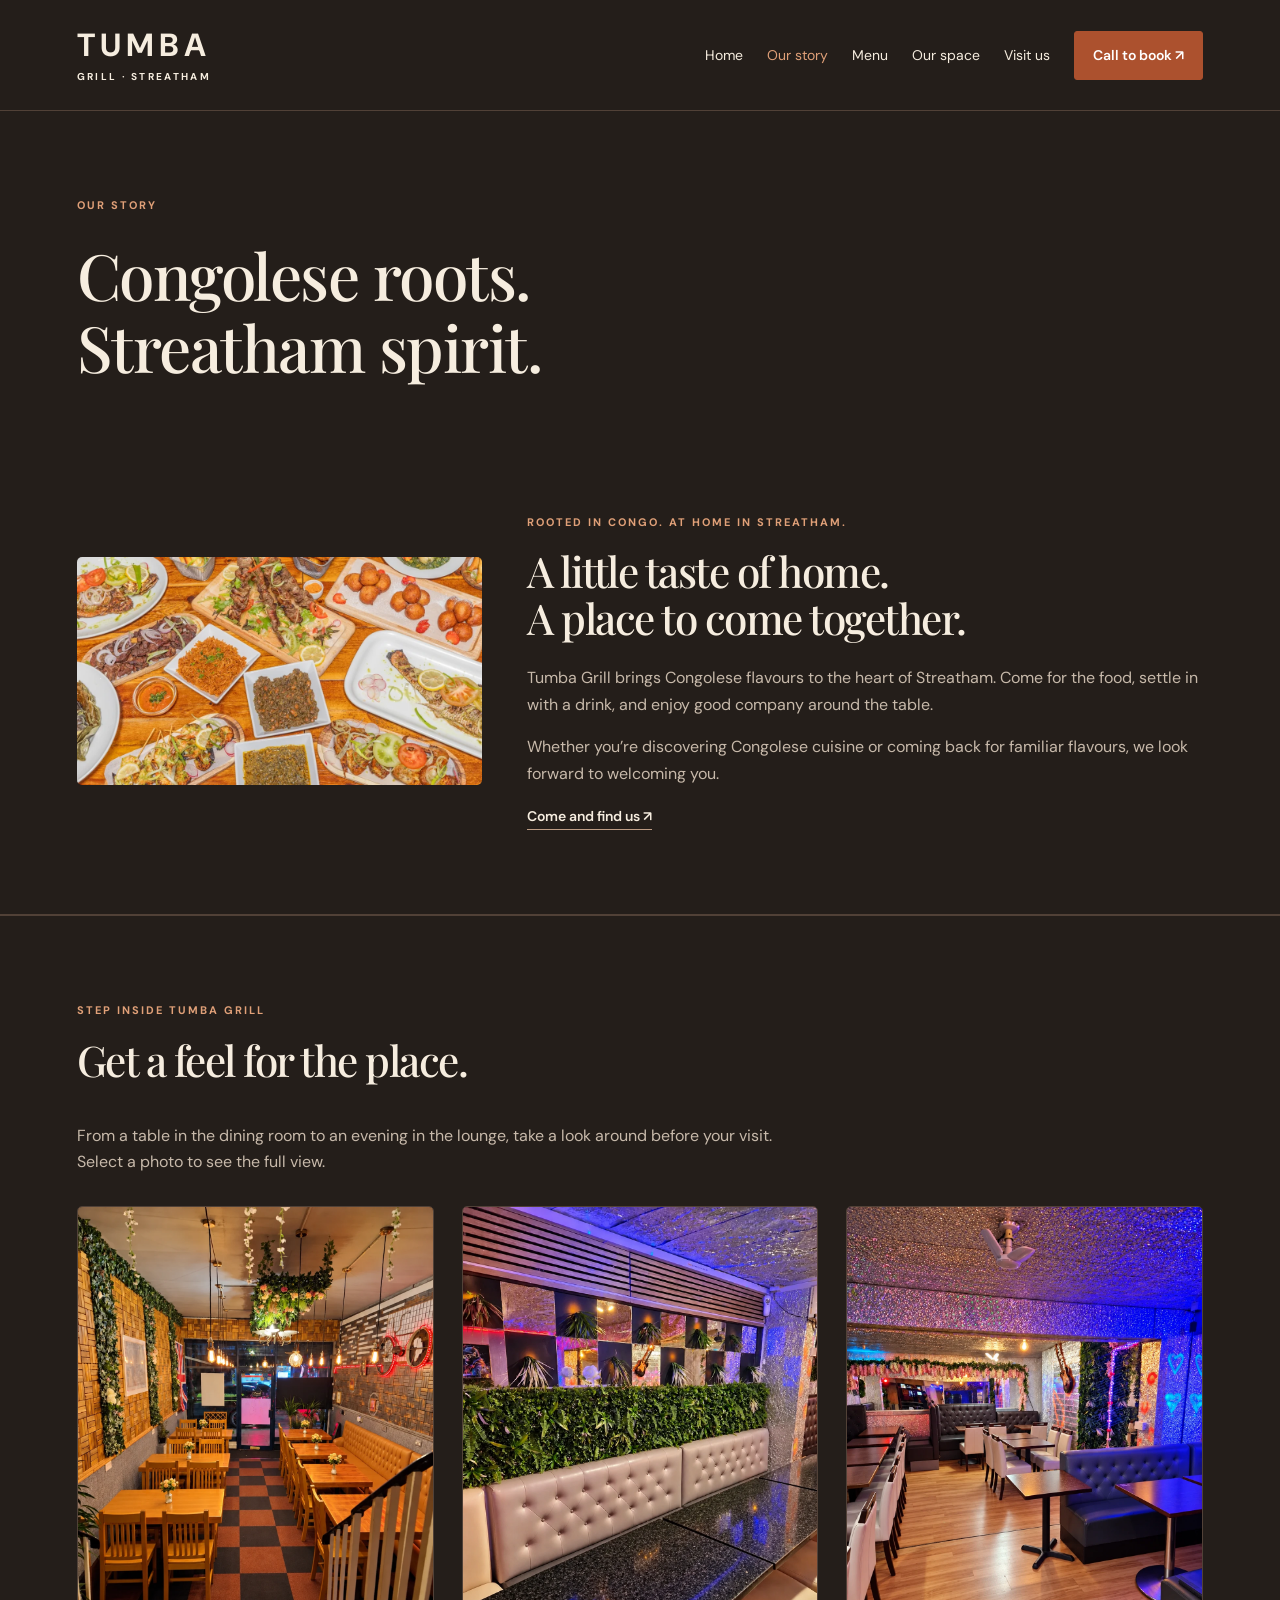
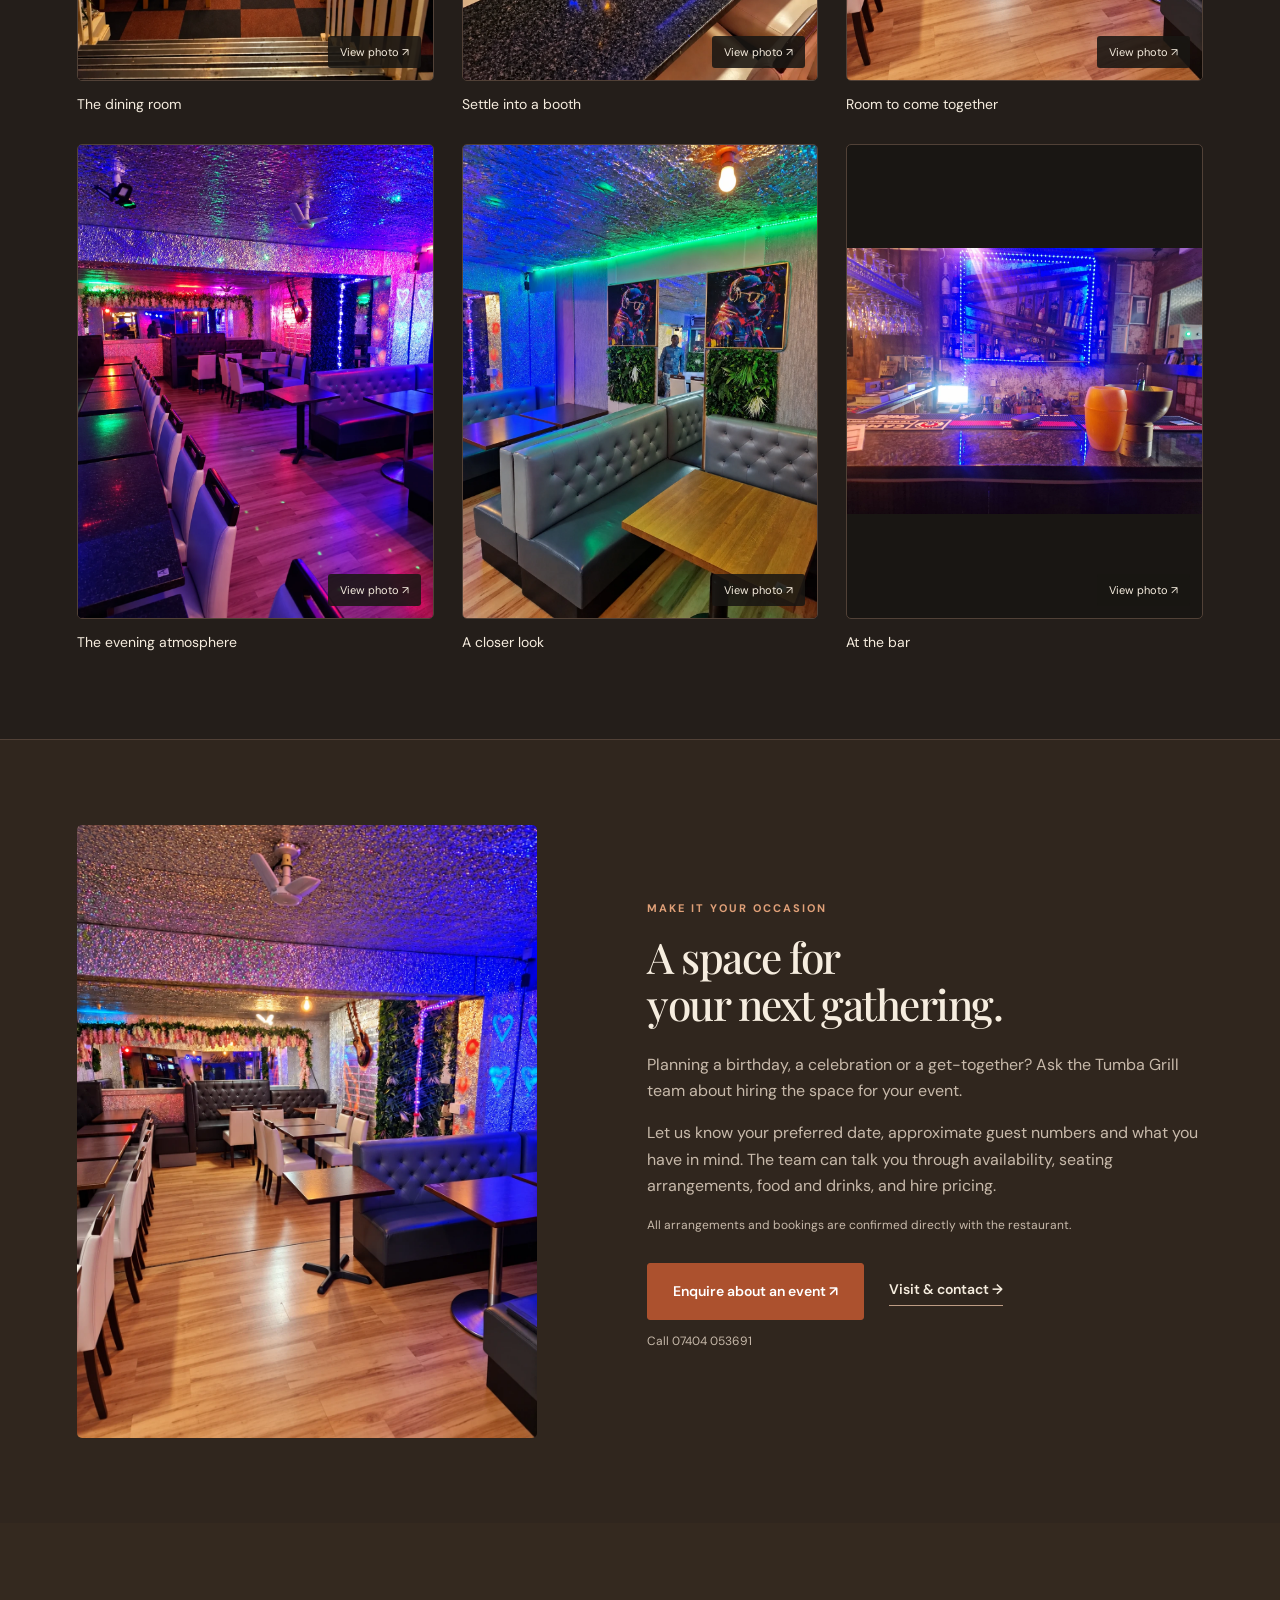
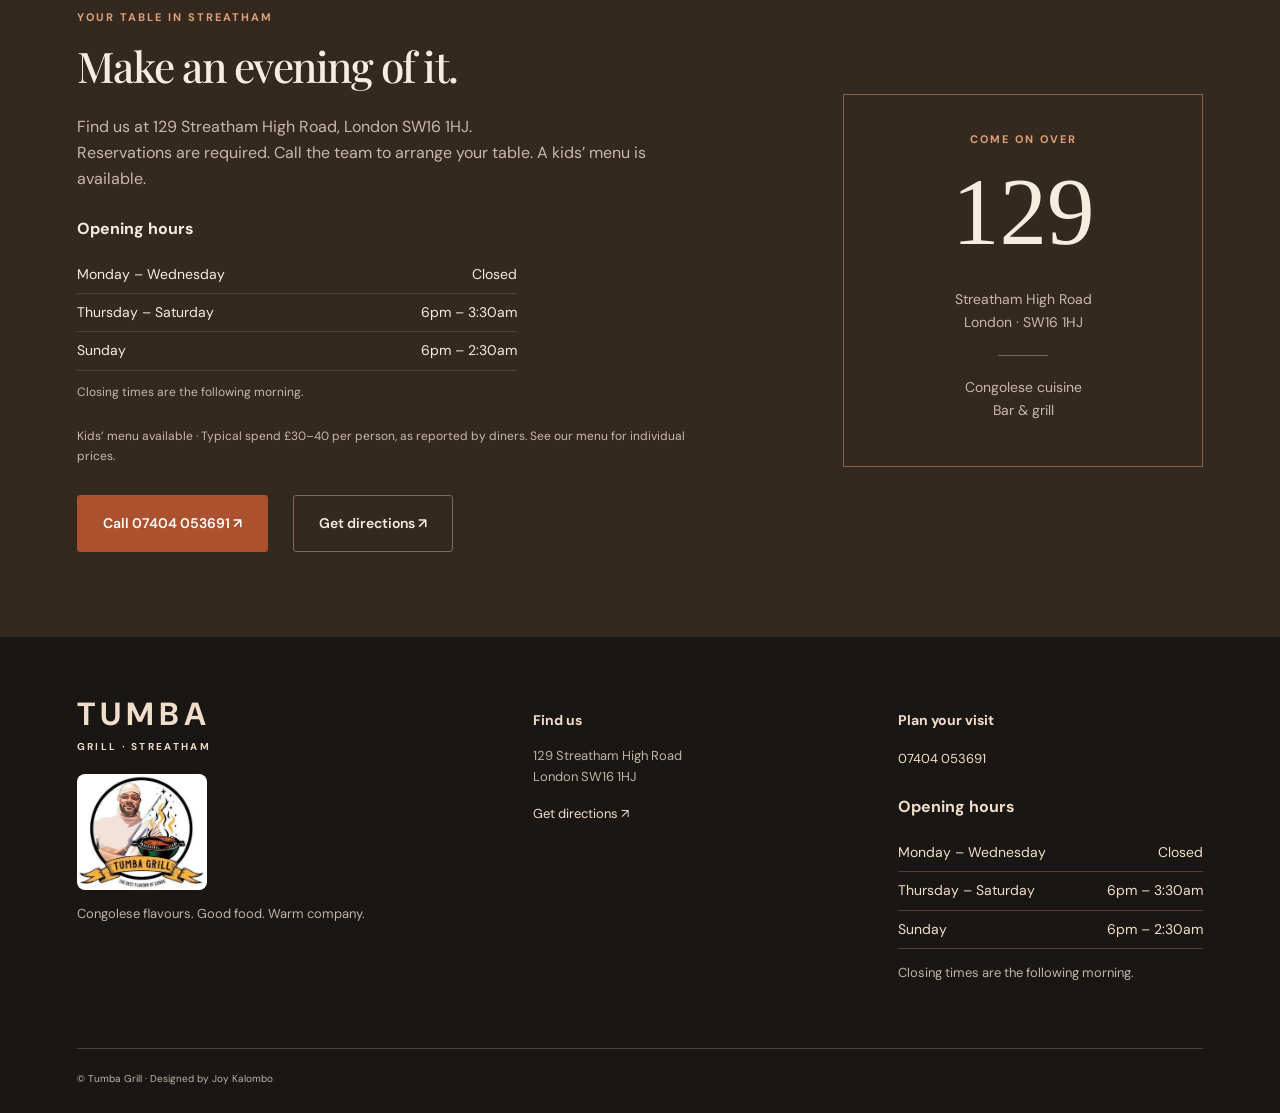
==== commit 7a4cb00e: "Use original photographs across the homepage and menu" ====
--- a/about.html
+++ b/about.html
@@ -19,7 +19,7 @@
 </section>
 <section class="story section">
 
-<figure class="restaurant-photo"><img src="img/fish-table-setting.webp" width="357" height="560" loading="lazy" alt="Grilled tilapia, cassava fries, rice and salad on a wooden table"></figure><div class="story-grid"><div class="eyebrow">ROOTED IN CONGO. AT HOME IN STREATHAM.</div>
+<figure class="restaurant-photo"><img src="img/TumbaGrill_Hero_01.webp" width="1024" height="576" loading="lazy" alt="A spread of Tumba Grill’s Congolese dishes on a wooden table"></figure><div class="story-grid"><div class="eyebrow">ROOTED IN CONGO. AT HOME IN STREATHAM.</div>
 <h2>A little taste of home.<br>A place to come together.</h2>
 <div>
 <p>Tumba Grill brings Congolese flavours to the heart of Streatham. Come for the food, settle in with a drink, and enjoy good company around the table.</p>
--- a/css/tumba.css
+++ b/css/tumba.css
@@ -5,7 +5,7 @@
 :root{--ink:#f6eddf;--cream:#241e1a;--copper:#e0a078;--muted:#c7b9aa;--line:#514137}
 body{background:var(--cream);color:var(--ink)}
 header{background:#241e1a}.hero{position:relative;isolation:isolate;background:#2a211b}
-.hero::before{content:"";position:absolute;inset:0;z-index:-2;background:url('../img/dining-atmosphere.webp') center 48%/cover no-repeat;opacity:.16;filter:sepia(.35) blur(1px);pointer-events:none}
+.hero::before{content:"";position:absolute;inset:0;z-index:-2;background:url('../img/venue-booths-tidy.webp') center 58%/cover no-repeat;opacity:.16;filter:sepia(.35) blur(1px);pointer-events:none}
 .hero::after{content:"";position:absolute;inset:0;z-index:-1;background:linear-gradient(90deg,rgba(36,30,26,.72),rgba(36,30,26,.24) 65%,rgba(36,30,26,.38)),linear-gradient(0deg,#241e1a 0%,transparent 35%);pointer-events:none}
 .button{background:#ac512e;border-color:#ac512e}.button:hover{background:#c3653e}.button.outline{border-color:#87674f;background:transparent}
 .food-halo{border-color:#a775493d;background:radial-gradient(circle,#ab65332b,transparent 70%)}
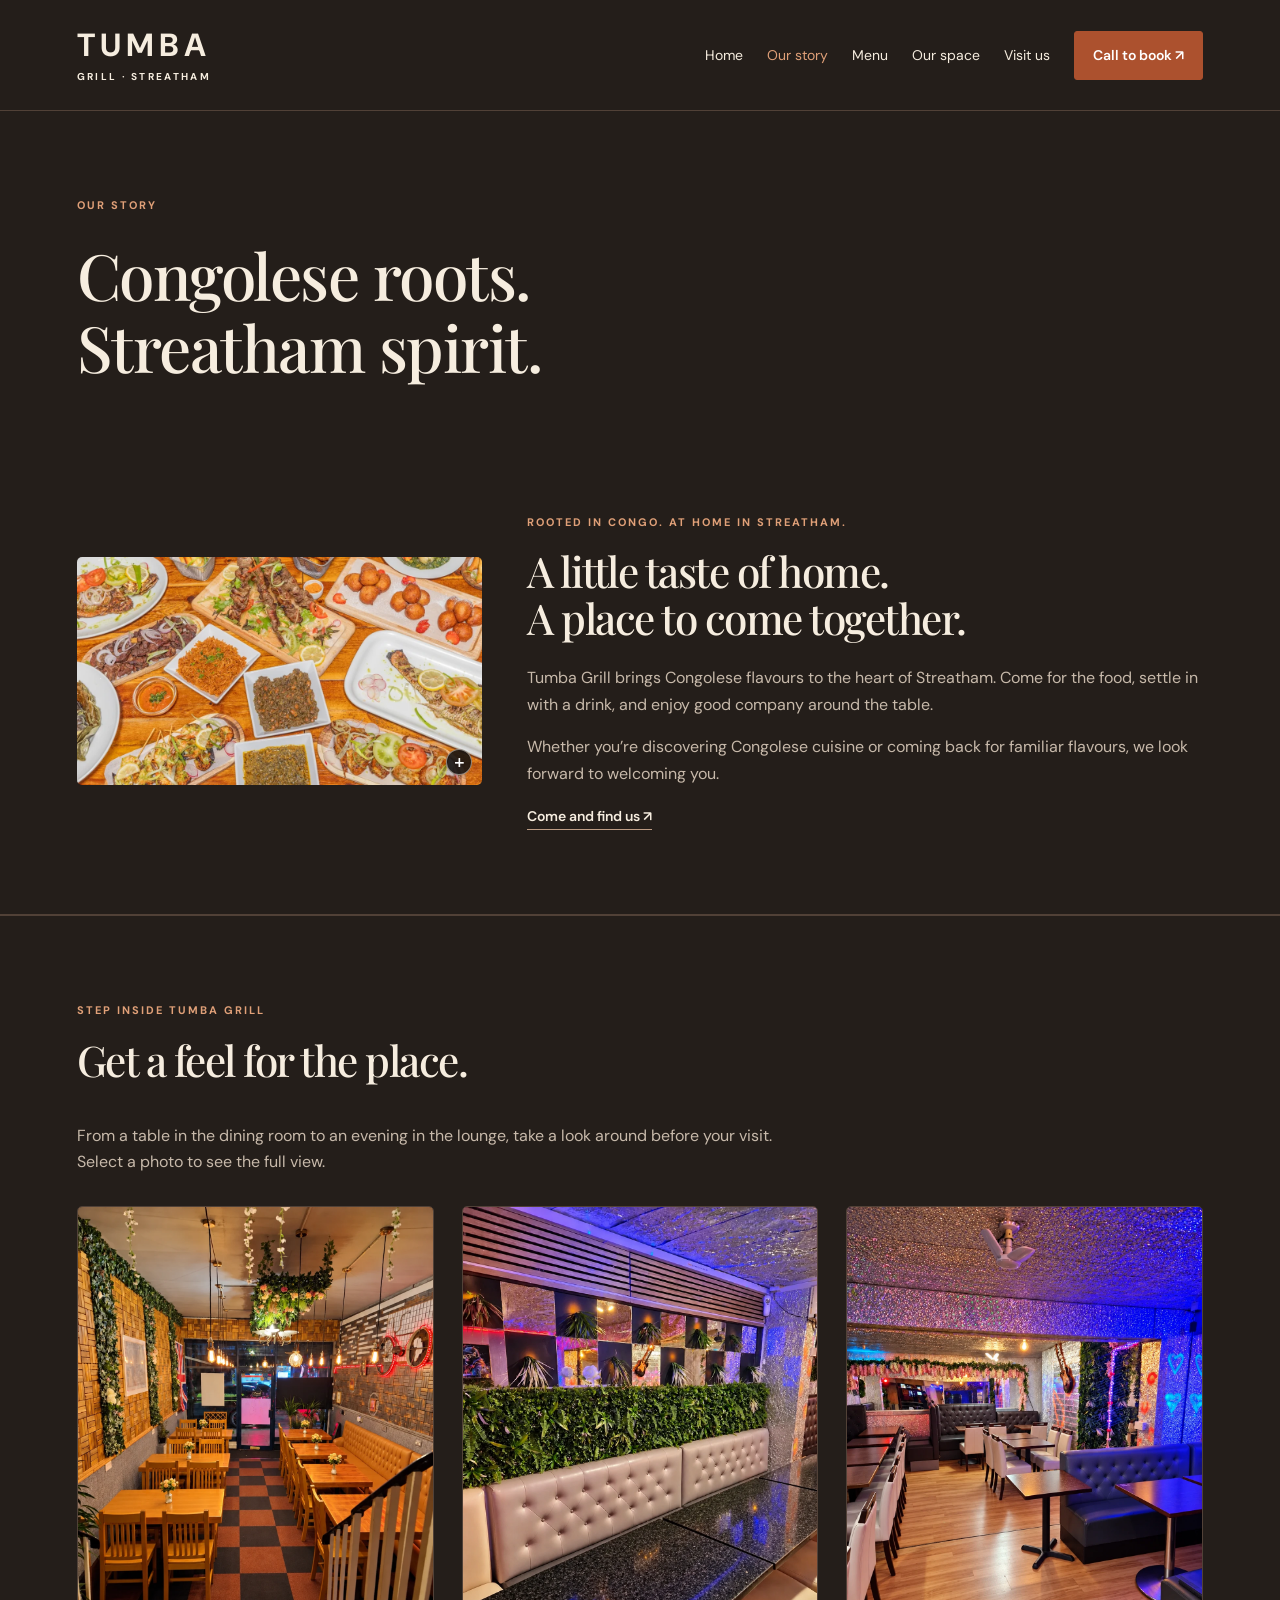
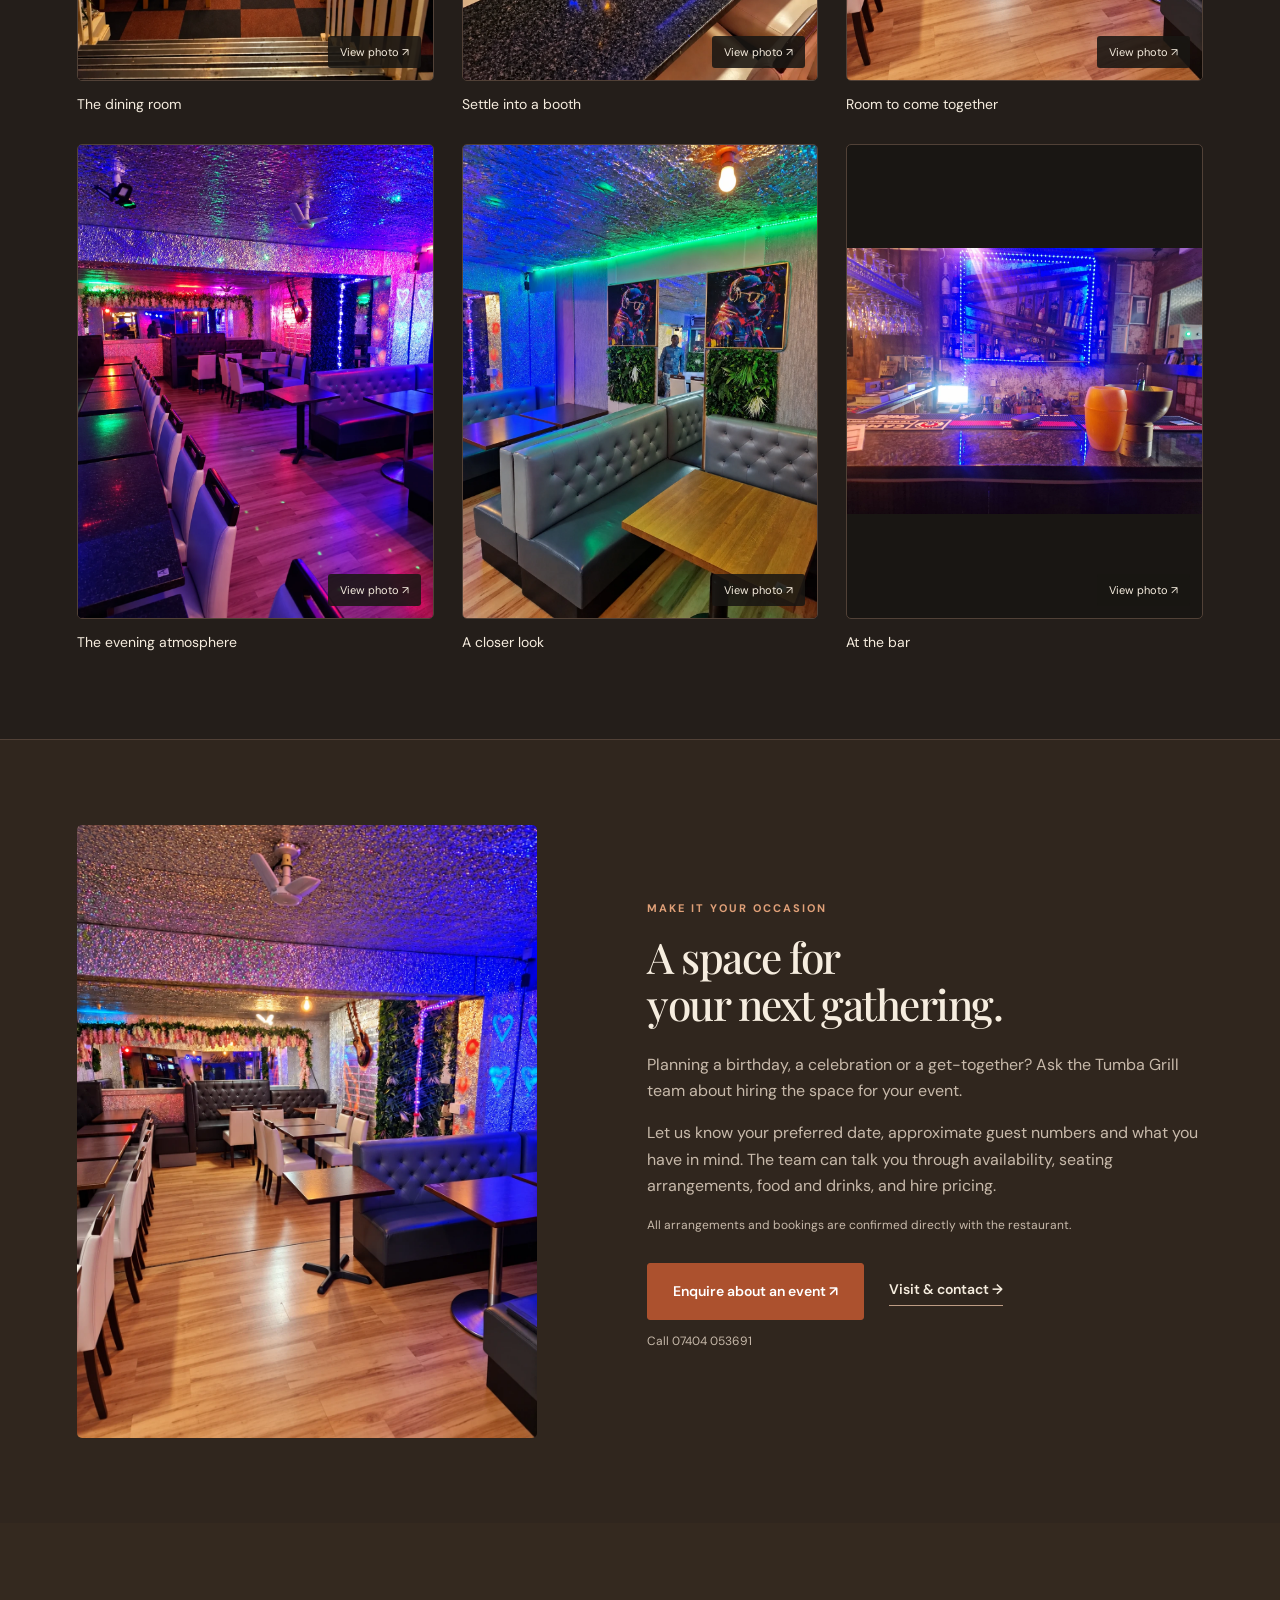
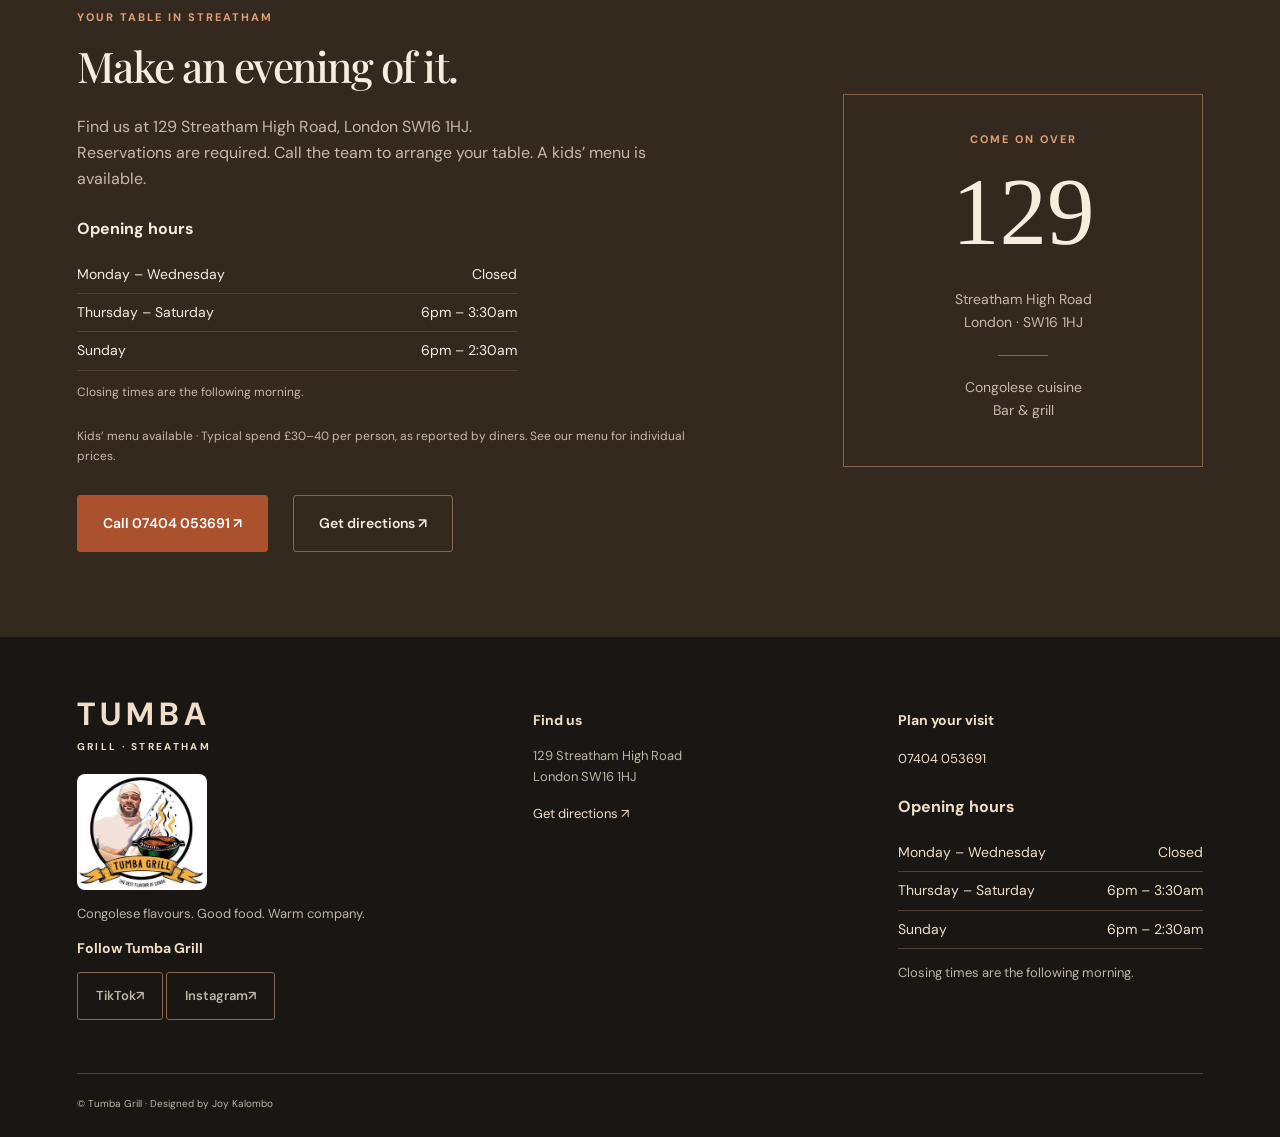
==== commit 495efb9f: "Add Tumba Grill TikTok and Instagram links" ====
--- a/about.html
+++ b/about.html
@@ -19,7 +19,7 @@
 </section>
 <section class="story section">
 
-<figure class="restaurant-photo"><img src="img/TumbaGrill_Hero_01.webp" width="1024" height="576" loading="lazy" alt="A spread of Tumba Grill’s Congolese dishes on a wooden table"></figure><div class="story-grid"><div class="eyebrow">ROOTED IN CONGO. AT HOME IN STREATHAM.</div>
+<figure class="restaurant-photo"><a class="dish-photo-link story-photo-link" href="img/TumbaGrill_Hero_01.webp" data-photo="img/TumbaGrill_Hero_01.webp" aria-label="Enlarge A spread of Tumba Grill’s Congolese dishes on a wooden table"><img src="img/TumbaGrill_Hero_01.webp" width="1024" height="576" loading="lazy" alt="A spread of Tumba Grill’s Congolese dishes on a wooden table"></a></figure><div class="story-grid"><div class="eyebrow">ROOTED IN CONGO. AT HOME IN STREATHAM.</div>
 <h2>A little taste of home.<br>A place to come together.</h2>
 <div>
 <p>Tumba Grill brings Congolese flavours to the heart of Streatham. Come for the food, settle in with a drink, and enjoy good company around the table.</p>
@@ -45,6 +45,11 @@
 <div class="footer-grid">
 <div><a class="brand" href="index.html">TUMBA<span>GRILL · STREATHAM</span></a>
 <img class="restaurant-logo" src="img/tumba-logo.webp" width="150" height="134" loading="lazy" alt="Tumba Grill logo: the best flavour of Congo"><p>Congolese flavours. Good food. Warm company.</p>
+<h3>Follow Tumba Grill</h3>
+<p>
+  <a class="button outline small" href="https://www.tiktok.com/@tumbagrill?_r=1&amp;_t=ZN-96EyTakrtkU">TikTok <span aria-hidden="true">↗</span></a>
+  <a class="button outline small" href="https://www.instagram.com/tumbaagrill/">Instagram <span aria-hidden="true">↗</span></a>
+</p>
 </div>
 <div>
 <h3>Find us</h3>
--- a/css/tumba.css
+++ b/css/tumba.css
@@ -1,5 +1,5 @@
 @import url('https://fonts.googleapis.com/css2?family=DM+Sans:wght@400;500;600;700&family=Playfair+Display:ital,wght@0,500;0,600;0,700;1,500&display=swap');
-:root{--ink:#211f1b;--cream:#f7f2e9;--copper:#ac512e;--muted:#746b5f;--line:#ded5c7}*{box-sizing:border-box}body{margin:0;background:var(--cream);color:var(--ink);font-family:'DM Sans',sans-serif;font-size:16px;line-height:1.65}a{color:inherit;text-decoration:none}button{font:inherit;cursor:pointer}a:focus-visible,button:focus-visible{outline:3px solid #de9961;outline-offset:5px}header{display:flex;align-items:center;justify-content:space-between;max-width:1440px;margin:auto;padding:28px 6%;border-bottom:1px solid var(--line)}.brand{font-size:32px;font-weight:700;letter-spacing:5px;line-height:1.1}.brand span{display:block;font-size:10px;letter-spacing:2.3px;margin-top:8px}nav{display:flex;align-items:center;gap:32px}nav a{font-size:14px}nav a[aria-current],.text-link:hover{color:var(--copper)}.button{display:inline-flex;align-items:center;justify-content:center;background:var(--copper);color:white;padding:16px 25px;border:1px solid var(--copper);border-radius:3px;font-size:14px;font-weight:600;transition:background .2s,transform .2s}.button:hover{background:#873b20;transform:translateY(-2px)}.button.small{padding:12px 18px}.button.outline{background:transparent;border-color:#c8b6a1;color:inherit}.nav-toggle{display:none}.hero{max-width:1440px;margin:auto;padding:75px 6% 65px;display:grid;grid-template-columns:1fr 1fr;gap:32px;align-items:center;overflow:hidden}.eyebrow{font-size:11px;font-weight:700;letter-spacing:2px;color:var(--copper)}h1,h2{font-family:'Playfair Display',Georgia,serif;font-weight:500;line-height:1.12;letter-spacing:-1.5px}h1{font-size:clamp(44px,5vw,73px);margin:25px 0}h1 em{color:var(--copper);font-weight:500}h2{font-size:clamp(34px,3.3vw,48px);margin:16px 0 24px}h3{font-size:18px;line-height:1.4}p{color:var(--muted)}.hero-copy p{font-size:17px;max-width:460px}.actions{display:flex;gap:25px;align-items:center;flex-wrap:wrap;margin-top:28px}.text-link{font-size:14px;font-weight:600;border-bottom:1px solid #bd9c84;padding-bottom:4px}.hero-address{font-size:12px;color:var(--muted);margin-top:45px}.hero-food{position:relative;margin:0;text-align:center;isolation:isolate}.hero-food img{width:100%;height:auto;display:block;animation:rotate 110s linear infinite;filter:drop-shadow(0 20px 20px #241e1929)}.food-halo{position:absolute;z-index:-1;inset:10% 5%;border:1px solid #cfbaa0;border-radius:50%;background:radial-gradient(circle,#e9d7be88,transparent 70%)}figcaption{font-size:10px;color:var(--muted);margin-top:16px}.rotation-toggle{font-size:10px;color:var(--muted);background:none;border:0;text-decoration:underline;padding:8px}.paused img{animation-play-state:paused}.ribbon{background:var(--ink);color:#ecddc6;padding:23px 6%;display:flex;justify-content:space-around;gap:25px;font-size:10px;letter-spacing:2px}.section{max-width:1440px;margin:auto;padding:85px 6%}.story{border-bottom:1px solid var(--line)}.story-grid{display:grid;grid-template-columns:1fr 1fr;gap:70px;align-items:start;margin-top:18px}.story-grid p:first-child{margin-top:18px}.section-top{display:flex;justify-content:space-between;align-items:center;gap:24px}.filters{display:flex;gap:10px;margin:20px 0 30px;flex-wrap:wrap}.filters button{background:transparent;border:1px solid var(--line);padding:8px 22px;border-radius:30px;font-size:13px}.filters .selected{background:var(--ink);color:white;border-color:var(--ink)}.menu-grid{display:grid;grid-template-columns:repeat(3,1fr);gap:20px}.menu-card{border:1px solid var(--line);padding:28px;background:#fffaf2;min-height:190px}.dish-title{display:flex;align-items:baseline;justify-content:space-between;gap:15px}.dish-title span{color:var(--copper);font-weight:600;white-space:nowrap}.menu-card p{font-size:13px;margin:0}.menu-card .eyebrow{font-size:9px}.menu-note{font-size:12px;max-width:800px;margin-top:25px}.visit{background:#e9dfce;display:grid;grid-template-columns:1.5fr 1fr;gap:80px;align-items:center}.address-card{border:1px solid #b9a68c;padding:30px 40px;max-width:360px;text-align:center;justify-self:end;width:100%}.address-card strong{display:block;font-family:Georgia,serif;font-size:95px;font-weight:400;line-height:1.3}.address-card p{font-size:14px}.rule{display:block;width:50px;border-bottom:1px solid #b9a68c;margin:20px auto}.page-heading{padding-bottom:20px}.page-heading h1{max-width:800px}footer{background:var(--ink);color:var(--cream);padding:60px 6% 25px}.footer-grid{max-width:1268px;margin:auto;display:grid;grid-template-columns:1.3fr 1fr 1fr;gap:60px}.footer-grid p{color:#bdb4a6;font-size:13px}.footer-grid h3{font-size:14px}.footer-grid a:not(.brand){font-size:13px}.credits{max-width:1268px;margin:40px auto 0;border-top:1px solid #484238;padding-top:22px;font-size:10px;color:#bdb4a6}.credits a{text-decoration:underline}.skip-link{position:absolute;top:-100px;left:20px;background:white;padding:10px;z-index:10}.skip-link:focus{top:10px}[hidden]{display:none!important}@keyframes rotate{to{transform:rotate(360deg)}}@media(prefers-reduced-motion:reduce){.hero-food img{animation:none}.rotation-toggle{display:none}.button{transition:none}}@media(max-width:900px){header{padding:22px 5%;flex-wrap:wrap}.nav-toggle{display:block;background:none;border:1px solid var(--line);padding:4px 12px}nav{display:none;width:100%;flex-direction:column;align-items:stretch;gap:12px;padding-top:22px}nav.open{display:flex}.hero{padding:45px 6%;gap:12px}h1{font-size:48px}.menu-grid{grid-template-columns:repeat(2,1fr)}.story-grid{gap:30px}.visit{gap:30px}.footer-grid{gap:30px}}@media(max-width:600px){.hero{grid-template-columns:1fr}.hero-copy p{font-size:15px}h1{font-size:46px}.hero-food{max-width:390px;margin:25px auto 0}.hero-address{margin-top:28px}.section{padding:50px 6%}.story-grid,.visit,.footer-grid{grid-template-columns:1fr}.story-grid{gap:0}.menu-grid{grid-template-columns:1fr}.section-top{align-items:start;flex-direction:column;gap:0}.menu-card{min-height:160px}.ribbon{font-size:8px;letter-spacing:1px;gap:12px;flex-wrap:wrap;text-align:center}.address-card{justify-self:start;max-width:none}.actions{gap:18px}.footer-grid{gap:20px}.page-heading{padding-bottom:10px}}
+:root{--ink:#211f1b;--cream:#f7f2e9;--copper:#ac512e;--muted:#746b5f;--line:#ded5c7}*{box-sizing:border-box}body{margin:0;background:var(--cream);color:var(--ink);font-family:'DM Sans',sans-serif;font-size:16px;line-height:1.65}a{color:inherit;text-decoration:none}button{font:inherit;cursor:pointer}a:focus-visible,button:focus-visible{outline:3px solid #de9961;outline-offset:5px}header{display:flex;align-items:center;justify-content:space-between;max-width:1440px;margin:auto;padding:28px 6%;border-bottom:1px solid var(--line)}.brand{font-size:32px;font-weight:700;letter-spacing:5px;line-height:1.1}.brand span{display:block;font-size:10px;letter-spacing:2.3px;margin-top:8px}nav{display:flex;align-items:center;gap:32px}nav a{font-size:14px}nav a[aria-current],.text-link:hover{color:var(--copper)}.button{display:inline-flex;align-items:center;justify-content:center;background:var(--copper);color:white;padding:16px 25px;border:1px solid var(--copper);border-radius:3px;font-size:14px;font-weight:600;transition:background .2s,transform .2s}.button:hover{background:#873b20;transform:translateY(-2px)}.button.small{padding:12px 18px}.button.outline{background:transparent;border-color:#c8b6a1;color:inherit}.nav-toggle{display:none}.hero{max-width:1440px;margin:auto;padding:75px 6% 65px;display:grid;grid-template-columns:1fr 1fr;gap:32px;align-items:center;overflow:hidden}.eyebrow{font-size:11px;font-weight:700;letter-spacing:2px;color:var(--copper)}h1,h2{font-family:'Playfair Display',Georgia,serif;font-weight:500;line-height:1.12;letter-spacing:-1.5px}h1{font-size:clamp(44px,5vw,73px);margin:25px 0}h1 em{color:var(--copper);font-weight:500}h2{font-size:clamp(34px,3.3vw,48px);margin:16px 0 24px}h3{font-size:18px;line-height:1.4}p{color:var(--muted)}.hero-copy p{font-size:17px;max-width:460px}.actions{display:flex;gap:25px;align-items:center;flex-wrap:wrap;margin-top:28px}.text-link{font-size:14px;font-weight:600;border-bottom:1px solid #bd9c84;padding-bottom:4px}.hero-address{font-size:12px;color:var(--muted);margin-top:45px}.hero-food{position:relative;margin:0;text-align:center;isolation:isolate}.hero-food img{width:100%;height:auto;display:block}figcaption{font-size:10px;color:var(--muted);margin-top:16px}.ribbon{background:var(--ink);color:#ecddc6;padding:23px 6%;display:flex;justify-content:space-around;gap:25px;font-size:10px;letter-spacing:2px}.section{max-width:1440px;margin:auto;padding:85px 6%}.story{border-bottom:1px solid var(--line)}.story-grid{display:grid;grid-template-columns:1fr 1fr;gap:70px;align-items:start;margin-top:18px}.story-grid p:first-child{margin-top:18px}.section-top{display:flex;justify-content:space-between;align-items:center;gap:24px}.filters{display:flex;gap:10px;margin:20px 0 30px;flex-wrap:wrap}.filters button{background:transparent;border:1px solid var(--line);padding:8px 22px;border-radius:30px;font-size:13px}.filters .selected{background:var(--ink);color:white;border-color:var(--ink)}.menu-grid{display:grid;grid-template-columns:repeat(3,1fr);gap:20px}.menu-card{border:1px solid var(--line);padding:28px;background:#fffaf2;min-height:190px}.dish-title{display:flex;align-items:baseline;justify-content:space-between;gap:15px}.dish-title span{color:var(--copper);font-weight:600;white-space:nowrap}.menu-card p{font-size:13px;margin:0}.menu-card .eyebrow{font-size:9px}.menu-note{font-size:12px;max-width:800px;margin-top:25px}.visit{background:#e9dfce;display:grid;grid-template-columns:1.5fr 1fr;gap:80px;align-items:center}.address-card{border:1px solid #b9a68c;padding:30px 40px;max-width:360px;text-align:center;justify-self:end;width:100%}.address-card strong{display:block;font-family:Georgia,serif;font-size:95px;font-weight:400;line-height:1.3}.address-card p{font-size:14px}.rule{display:block;width:50px;border-bottom:1px solid #b9a68c;margin:20px auto}.page-heading{padding-bottom:20px}.page-heading h1{max-width:800px}footer{background:var(--ink);color:var(--cream);padding:60px 6% 25px}.footer-grid{max-width:1268px;margin:auto;display:grid;grid-template-columns:1.3fr 1fr 1fr;gap:60px}.footer-grid p{color:#bdb4a6;font-size:13px}.footer-grid h3{font-size:14px}.footer-grid a:not(.brand){font-size:13px}.credits{max-width:1268px;margin:40px auto 0;border-top:1px solid #484238;padding-top:22px;font-size:10px;color:#bdb4a6}.credits a{text-decoration:underline}.skip-link{position:absolute;top:-100px;left:20px;background:white;padding:10px;z-index:10}.skip-link:focus{top:10px}[hidden]{display:none!important}@media(prefers-reduced-motion:reduce){.button{transition:none}}@media(max-width:900px){header{padding:22px 5%;flex-wrap:wrap}.nav-toggle{display:block;background:none;border:1px solid var(--line);padding:4px 12px}nav{display:none;width:100%;flex-direction:column;align-items:stretch;gap:12px;padding-top:22px}nav.open{display:flex}.hero{padding:45px 6%;gap:12px}h1{font-size:48px}.menu-grid{grid-template-columns:repeat(2,1fr)}.story-grid{gap:30px}.visit{gap:30px}.footer-grid{gap:30px}}@media(max-width:600px){.hero{grid-template-columns:1fr}.hero-copy p{font-size:15px}h1{font-size:46px}.hero-food{max-width:390px;margin:25px auto 0}.hero-address{margin-top:28px}.section{padding:50px 6%}.story-grid,.visit,.footer-grid{grid-template-columns:1fr}.story-grid{gap:0}.menu-grid{grid-template-columns:1fr}.section-top{align-items:start;flex-direction:column;gap:0}.menu-card{min-height:160px}.ribbon{font-size:8px;letter-spacing:1px;gap:12px;flex-wrap:wrap;text-align:center}.address-card{justify-self:start;max-width:none}.actions{gap:18px}.footer-grid{gap:20px}.page-heading{padding-bottom:10px}}
 
 /* Warm evening palette and subtle illustrative dining atmosphere. */
 :root{--ink:#f6eddf;--cream:#241e1a;--copper:#e0a078;--muted:#c7b9aa;--line:#514137}
@@ -8,17 +8,12 @@
 .hero::before{content:"";position:absolute;inset:0;z-index:-2;background:url('../img/venue-booths-tidy.webp') center 58%/cover no-repeat;opacity:.16;filter:sepia(.35) blur(1px);pointer-events:none}
 .hero::after{content:"";position:absolute;inset:0;z-index:-1;background:linear-gradient(90deg,rgba(36,30,26,.72),rgba(36,30,26,.24) 65%,rgba(36,30,26,.38)),linear-gradient(0deg,#241e1a 0%,transparent 35%);pointer-events:none}
 .button{background:#ac512e;border-color:#ac512e}.button:hover{background:#c3653e}.button.outline{border-color:#87674f;background:transparent}
-.food-halo{border-color:#a775493d;background:radial-gradient(circle,#ab65332b,transparent 70%)}
-.hero-food img{filter:drop-shadow(0 20px 25px #0008)}
+
 .ribbon,footer{background:#191613;color:#f0deca}.menu-card{background:#302720}.filters button{color:var(--ink)}.filters .selected{background:#b36540;border-color:#b36540;color:#fff}
 .visit{background:#34291f}.address-card,.rule{border-color:#816449}.skip-link{background:#f6eddf;color:#241e1a}.nav-toggle{color:var(--ink)}
 @media(max-width:600px){.hero::before{background-position:60% center;opacity:.13}.hero::after{background:linear-gradient(180deg,rgba(36,30,26,.66),rgba(36,30,26,.35) 60%,#241e1a)}}
 
-/* Keep the plate and its ring on the same square centre, excluding captions. */
-.platter-stage{position:relative;aspect-ratio:1;display:grid;place-items:center;width:100%;isolation:isolate}
-.platter-stage .food-halo{inset:0;border:1px solid #bc936559;border-radius:50%}
-.platter-stage img{width:88%;height:88%;object-fit:contain;filter:none;transform-origin:50% 50%}
-.opening-hours{margin:25px 0}.opening-hours h3{font-size:16px}.opening-hours dl{margin:0;max-width:440px;font-size:14px}.opening-hours dl div{display:flex;justify-content:space-between;gap:20px;padding:7px 0;border-bottom:1px solid var(--line)}.opening-hours dd{margin:0;white-space:nowrap}.hours-note,.visit-details{font-size:12px}.restaurant-logo{display:block;width:130px;height:auto;border-radius:8px;margin-top:22px}.restaurant-photo{float:right;width:210px;margin:0 0 30px 35px}.restaurant-photo img{width:100%;height:260px;object-fit:cover;object-position:40% 30%;border-radius:5px}.story-grid{clear:both}.menu-thumbnail{width:84px;height:84px;object-fit:cover;border-radius:50%;margin-bottom:14px;border:1px solid #765741}.menu-card{padding:24px}.restaurant-photo figcaption{line-height:1.5}.story:after{content:"";display:block;clear:both}@media(max-width:600px){.restaurant-photo{float:none;width:100%;margin:25px 0}.restaurant-photo img{height:280px;object-position:center 30%}.opening-hours dl{font-size:12px}.platter-stage{width:100%}}
+.opening-hours{margin:25px 0}.opening-hours h3{font-size:16px}.opening-hours dl{margin:0;max-width:440px;font-size:14px}.opening-hours dl div{display:flex;justify-content:space-between;gap:20px;padding:7px 0;border-bottom:1px solid var(--line)}.opening-hours dd{margin:0;white-space:nowrap}.hours-note,.visit-details{font-size:12px}.restaurant-logo{display:block;width:130px;height:auto;border-radius:8px;margin-top:22px}.restaurant-photo{float:right;width:210px;margin:0 0 30px 35px}.restaurant-photo img{width:100%;height:260px;object-fit:cover;object-position:40% 30%;border-radius:5px}.story-grid{clear:both}.menu-thumbnail{width:84px;height:84px;object-fit:cover;border-radius:50%;margin-bottom:14px;border:1px solid #765741}.menu-card{padding:24px}.restaurant-photo figcaption{line-height:1.5}.story:after{content:"";display:block;clear:both}@media(max-width:600px){.restaurant-photo{float:none;width:100%;margin:25px 0}.restaurant-photo img{height:280px;object-position:center 30%}.opening-hours dl{font-size:12px}}
 .story{display:grid;grid-template-columns:240px 1fr;gap:20px 45px;align-items:center}.story>.eyebrow{grid-column:2}.story>.restaurant-photo{grid-column:1;grid-row:1 / span 2;float:none;width:100%;margin:0}.story .restaurant-photo img{height:360px;object-fit:cover}.story .story-grid{grid-column:2;display:block;margin:0}.story:after{display:none}@media(max-width:600px){.story{display:block}.story>.restaurant-photo{margin:25px 0}.story .restaurant-photo img{height:340px}}
 
 .menu-group{margin:35px 0}.menu-group-title{font-family:'Playfair Display',Georgia,serif;font-size:30px;color:var(--copper);padding-bottom:12px;border-bottom:1px solid var(--line)}.dish-title{display:block}.dish-title h3{margin:0 0 8px}.dish-title span{display:block;white-space:normal;font-size:13px;line-height:1.6;margin-bottom:12px}.menu-card{min-height:260px}.menu-thumbnail{display:block}
@@ -39,9 +34,602 @@
 .menu-card .menu-thumbnail{object-fit:cover;padding:0;background:none}
 
 /* Full table setting with no fixed-height crop. */
-.story{grid-template-columns:minmax(240px,36%) minmax(0,1fr)}.story .restaurant-photo img{display:block;width:100%;height:auto;object-fit:contain;object-position:center}.hero-food .rotation-toggle{margin-top:12px}@media(max-width:600px){.story .restaurant-photo img{height:auto}}
+.story{grid-template-columns:minmax(240px,36%) minmax(0,1fr)}.story .restaurant-photo img{display:block;width:100%;height:auto;object-fit:contain;object-position:center}@media(max-width:600px){.story .restaurant-photo img{height:auto}}
 
 .story>.restaurant-photo{grid-row:1}.story .story-grid{grid-row:1}
 
 /* Real venue photography and event enquiries. */
 .venue-gallery{border-top:1px solid var(--line)}.gallery-intro{max-width:740px;margin-bottom:30px}.venue-grid{display:grid;grid-template-columns:repeat(3,minmax(0,1fr));gap:28px}.venue-card{margin:0}.venue-card>a{display:block;position:relative;background:#191613;border:1px solid var(--line);border-radius:5px;overflow:hidden}.venue-card img{display:block;width:100%;height:auto;aspect-ratio:3/4;object-fit:contain}.photo-open{position:absolute;bottom:12px;right:12px;background:#191613de;color:#f6eddf;font-size:11px;padding:7px 12px;border-radius:3px}.venue-card figcaption{font-size:14px;color:var(--ink);margin-top:12px}.venue-events{display:grid;grid-template-columns:minmax(0,1fr) minmax(0,1.1fr);gap:65px;align-items:center;background:#30261e;border-top:1px solid var(--line)}.event-photo{margin:0;max-width:460px}.event-photo img{display:block;width:100%;height:auto;border-radius:5px}.event-note,.event-phone{font-size:12px}.photo-dialog{padding:45px 20px 20px;max-width:94vw;max-height:95vh;background:#191613;color:#f6eddf;border:1px solid #66503d;border-radius:8px;overflow:auto}.photo-dialog::backdrop{background:#000d}.photo-dialog figure{margin:0}.photo-full{display:block;max-width:85vw;max-height:77vh;width:auto;height:auto;object-fit:contain}.photo-dialog figcaption{text-align:center;font-size:13px;color:#e9dcca}.photo-close{position:absolute;right:10px;top:5px;border:0;background:none;color:#fff;font-size:30px;line-height:1;padding:5px 10px}header nav{gap:24px}@media(max-width:900px){.venue-grid{grid-template-columns:repeat(2,minmax(0,1fr));gap:22px}.venue-events{gap:30px}}@media(max-width:600px){.venue-grid{grid-template-columns:1fr;gap:25px}.venue-events{grid-template-columns:1fr}.event-photo{max-width:none}.photo-full{max-width:83vw}.photo-dialog{padding-left:12px;padding-right:12px}}
+
+/* Shared photography framing and individually positioned source photography. */
+.photo-frame {
+  position: relative;
+  display: block;
+  isolation: isolate;
+  overflow: hidden;
+  aspect-ratio: 16 / 9;
+  background: #a26032 url('../img/menu-tabletop.webp') center / cover no-repeat;
+}
+
+.menu-card .menu-thumbnail.photo-frame,
+.menu-card .menu-thumbnail--restaurant {
+  height: auto;
+  aspect-ratio: 16 / 9;
+  object-fit: contain;
+  border-radius: 8px;
+}
+
+.menu-card .menu-thumbnail.photo-frame {
+  background: #a26032 url('../img/menu-tabletop.webp') center / cover no-repeat;
+}
+
+.photo-subject {
+  position: absolute;
+  width: 100%;
+  aspect-ratio: 16 / 9;
+  top: 50%;
+  left: 50%;
+  translate: -50% -50%;
+  filter: drop-shadow(1px 3px 2px #28140866);
+}
+
+.photo-frame .photo-subject img {
+  position: absolute;
+  inset: 0;
+  display: block;
+  width: 100%;
+  height: 100%;
+  object-fit: fill;
+  clip-path: var(--dish-clip);
+  transform-origin: var(--dish-center);
+  transform: translate(var(--dish-x), var(--dish-y)) rotate(var(--dish-angle, 0deg));
+}
+
+.stock-dish .photo-subject,
+.stock-drink .photo-subject {
+  height: 144%;
+  width: auto;
+  aspect-ratio: 1;
+}
+
+.stock-drink .photo-subject {
+  height: 116%;
+}
+
+.stock-dish .photo-subject::before {
+  content: '';
+  position: absolute;
+  left: 50%;
+  top: 50%;
+  width: var(--rim-w);
+  height: var(--rim-h);
+  transform: translate(-50%, -50%);
+  border-radius: 50%;
+  background: radial-gradient(ellipse at 43% 35%, #f7f4eb 53%, #eee8dc 66%, #fffdf7 76%, #c6baaa 100%);
+  box-shadow: 0 1px 1px #47230c55;
+}
+
+.hero-food {
+  width: 100%;
+  min-width: 0;
+}
+
+.food-orbit {
+  position: relative;
+  width: min(100%, 550px);
+  margin-inline: auto;
+  aspect-ratio: 1;
+}
+
+.orbit-photo {
+  position: absolute;
+  isolation: isolate;
+  display: grid;
+  place-items: center;
+  top: var(--orbit-y);
+  left: var(--orbit-x);
+  width: 31%;
+  aspect-ratio: 1;
+  translate: -50% -50%;
+  border: clamp(1px, .35vw, 3px) solid #9c6945;
+  border-radius: 50%;
+  overflow: hidden;
+  background: #89532b;
+  box-shadow: 0 9px 23px #1209057a;
+}
+
+.orbit-photo img {
+  display: block;
+  width: 100%;
+  height: 100%;
+  object-fit: cover;
+}
+
+.orbit-photo--wide::before {
+  content: '';
+  position: absolute;
+  inset: -8%;
+  z-index: -1;
+  background: var(--orbit-image) center / cover no-repeat;
+  filter: blur(11px) brightness(.85);
+}
+
+.orbit-photo--tilapia { --orbit-image: url('../img/TumbaGrill_Tilapia.webp'); }
+.orbit-photo--prawn { --orbit-image: url('../img/TumbaGrill_Prawn.webp'); }
+.orbit-photo--skewers { --orbit-image: url('../img/TumbaGrill_Skewers.webp'); }
+
+.orbit-photo--wide img {
+  position: absolute;
+  top: 50%;
+  left: 50%;
+  width: 113%;
+  height: auto;
+  translate: -50% -50%;
+  object-fit: contain;
+  mask-image: linear-gradient(transparent, #000 12%, #000 88%, transparent);
+}
+
+[data-rotation-enabled] .food-orbit,
+[data-rotation-enabled] .orbit-photo {
+  animation: orbit-revolve 80s linear infinite;
+}
+
+[data-rotation-enabled] .orbit-photo {
+  animation-direction: reverse;
+}
+
+[data-rotation-enabled].is-paused .food-orbit,
+[data-rotation-enabled].is-paused .orbit-photo {
+  animation-play-state: paused;
+}
+
+.rotation-toggle {
+  margin-top: 6px;
+  min-height: 30px;
+  border: 0;
+  padding: 4px 12px;
+  background: transparent;
+  color: var(--muted);
+  font-size: 12px;
+  text-decoration: underline;
+}
+
+@keyframes orbit-revolve {
+  to { transform: rotate(360deg); }
+}
+
+@media (prefers-reduced-motion: reduce) {
+  [data-rotation-enabled] .food-orbit,
+  [data-rotation-enabled] .orbit-photo { animation: none; }
+  .rotation-toggle { display: none; }
+}
+
+
+/* Subject outlines in the original photograph coordinate space. */
+.dish-s0-2 {
+  --dish-clip:ellipse(27.05% 22.13% at 49.18% 47.54%);
+  --dish-center:49.18% 47.54%;
+  --dish-x:0.82%;
+  --dish-y:2.46%;
+  --rim-w:66.39%;
+  --rim-h:50.00%;
+}
+
+.dish-s0-3 {
+  --dish-clip:ellipse(25.41% 21.31% at 49.18% 46.72%);
+  --dish-center:49.18% 46.72%;
+  --dish-x:0.82%;
+  --dish-y:3.28%;
+  --rim-w:62.30%;
+  --rim-h:52.46%;
+}
+
+.dish-s0-4 {
+  --dish-clip:ellipse(29.51% 20.08% at 50.00% 47.13%);
+  --dish-center:50.00% 47.13%;
+  --dish-x:0.00%;
+  --dish-y:2.87%;
+  --rim-w:68.03%;
+  --rim-h:51.64%;
+}
+
+.dish-s0-5 {
+  --dish-clip:ellipse(26.64% 22.54% at 49.59% 46.31%);
+  --dish-center:49.59% 46.31%;
+  --dish-x:0.41%;
+  --dish-y:3.69%;
+  --rim-w:66.39%;
+  --rim-h:53.28%;
+}
+
+.dish-s0-6 {
+  --dish-clip:ellipse(27.87% 22.54% at 50.00% 46.31%);
+  --dish-center:50.00% 46.31%;
+  --dish-x:0.00%;
+  --dish-y:3.69%;
+  --rim-w:67.21%;
+  --rim-h:52.46%;
+}
+
+.dish-s0-7 {
+  --dish-clip:ellipse(30.74% 25.82% at 48.77% 49.59%);
+  --dish-center:48.77% 49.59%;
+  --dish-x:1.23%;
+  --dish-y:0.41%;
+  --rim-w:73.77%;
+  --rim-h:59.84%;
+}
+
+.dish-s0-8 {
+  --dish-clip:ellipse(30.33% 22.95% at 49.18% 48.36%);
+  --dish-center:49.18% 48.36%;
+  --dish-x:0.82%;
+  --dish-y:1.64%;
+  --rim-w:72.13%;
+  --rim-h:54.10%;
+}
+
+.dish-s1-1 {
+  --dish-clip:ellipse(28.69% 22.13% at 50.82% 48.36%);
+  --dish-center:50.82% 48.36%;
+  --dish-x:-0.82%;
+  --dish-y:1.64%;
+  --rim-w:69.67%;
+  --rim-h:53.28%;
+}
+
+.dish-s1-8 {
+  --dish-clip:ellipse(28.69% 22.13% at 50.00% 47.54%);
+  --dish-center:50.00% 47.54%;
+  --dish-x:0.00%;
+  --dish-y:2.46%;
+  --rim-w:68.03%;
+  --rim-h:54.10%;
+}
+
+.dish-s1-10 {
+  --dish-clip:ellipse(28.28% 19.67% at 49.59% 48.36%);
+  --dish-center:49.59% 48.36%;
+  --dish-x:0.41%;
+  --dish-y:1.64%;
+  --rim-w:68.03%;
+  --rim-h:54.10%;
+}
+
+.dish-s2-0 {
+  --dish-clip:ellipse(26.64% 20.90% at 49.59% 50.41%);
+  --dish-center:49.59% 50.41%;
+  --dish-x:0.41%;
+  --dish-y:-0.41%;
+  --rim-w:65.57%;
+  --rim-h:50.82%;
+}
+
+.dish-s2-3 {
+  --dish-clip:ellipse(21.72% 19.26% at 49.59% 50.41%);
+  --dish-center:49.59% 50.41%;
+  --dish-x:0.41%;
+  --dish-y:-0.41%;
+  --rim-w:54.10%;
+  --rim-h:50.00%;
+}
+
+.dish-s2-4 {
+  --dish-clip:ellipse(22.54% 19.26% at 50.41% 50.41%);
+  --dish-center:50.41% 50.41%;
+  --dish-x:-0.41%;
+  --dish-y:-0.41%;
+  --rim-w:54.10%;
+  --rim-h:50.00%;
+}
+
+.dish-s2-5 {
+  --dish-clip:ellipse(25.82% 19.67% at 50.41% 50.82%);
+  --dish-center:50.41% 50.82%;
+  --dish-x:-0.41%;
+  --dish-y:-0.82%;
+  --rim-w:63.93%;
+  --rim-h:50.82%;
+}
+
+.dish-s2-6 {
+  --dish-clip:ellipse(27.87% 20.49% at 50.82% 48.36%);
+  --dish-center:50.82% 48.36%;
+  --dish-x:-0.82%;
+  --dish-y:1.64%;
+  --rim-w:66.39%;
+  --rim-h:51.64%;
+}
+
+.dish-s2-8 {
+  --dish-clip:ellipse(27.87% 20.08% at 50.82% 49.59%);
+  --dish-center:50.82% 49.59%;
+  --dish-x:-0.82%;
+  --dish-y:0.41%;
+  --rim-w:67.21%;
+  --rim-h:50.82%;
+}
+
+.dish-s3-0 {
+  --dish-clip:polygon(36.89% 22.13%, 44.26% 17.21%, 57.38% 17.21%, 65.57% 22.13%, 63.11% 52.46%, 59.84% 73.77%, 54.10% 80.33%, 43.44% 80.33%, 37.70% 75.41%, 34.43% 41.80%);
+  --dish-center:50.00% 48.77%;
+  --dish-x:0.00%;
+  --dish-y:1.23%;
+}
+
+.dish-s3-1 {
+  --dish-clip:polygon(36.07% 16.39%, 42.62% 13.11%, 56.56% 13.11%, 63.11% 16.39%, 63.93% 31.15%, 59.84% 45.08%, 56.56% 78.69%, 44.26% 81.97%, 40.16% 75.41%, 38.52% 44.26%, 35.25% 34.43%);
+  --dish-center:49.59% 47.54%;
+  --dish-x:0.41%;
+  --dish-y:2.46%;
+}
+
+.dish-s3-2 {
+  --dish-clip:polygon(35.25% 27.87%, 40.16% 16.39%, 53.28% 15.57%, 62.30% 20.49%, 64.75% 36.89%, 63.93% 53.28%, 55.74% 61.48%, 54.10% 69.67%, 63.93% 77.05%, 58.20% 84.43%, 41.80% 85.25%, 35.25% 78.69%, 41.80% 70.49%, 41.80% 61.48%, 34.43% 51.64%, 33.61% 36.07%);
+  --dish-center:49.18% 50.41%;
+  --dish-x:0.82%;
+  --dish-y:-0.41%;
+}
+
+.dish-s3-3 {
+  --dish-clip:polygon(40.16% 31.15%, 41.80% 28.69%, 46.72% 26.23%, 54.10% 26.23%, 60.66% 27.05%, 66.39% 30.33%, 68.03% 36.89%, 72.13% 48.36%, 71.31% 55.74%, 68.03% 61.48%, 61.48% 66.39%, 57.38% 67.21%, 57.38% 68.85%, 62.30% 70.49%, 65.57% 72.95%, 66.39% 76.23%, 63.11% 79.51%, 57.38% 81.15%, 48.36% 81.15%, 41.80% 78.69%, 40.98% 75.41%, 43.44% 71.31%, 48.36% 69.67%, 50.82% 67.21%, 45.90% 66.39%, 40.16% 62.30%, 36.89% 57.38%, 35.25% 52.46%, 36.07% 45.08%);
+  --dish-center:53.69% 53.69%;
+  --dish-x:-3.69%;
+  --dish-y:-3.69%;
+}
+
+.dish-s3-4 {
+  --dish-clip:polygon(31.97% 29.51%, 37.70% 22.95%, 59.02% 23.77%, 66.39% 30.33%, 67.21% 42.62%, 61.48% 71.31%, 54.92% 77.87%, 41.80% 78.69%, 35.25% 73.77%, 28.69% 37.70%);
+  --dish-center:47.95% 50.82%;
+  --dish-x:2.05%;
+  --dish-y:-0.82%;
+}
+
+.dish-s3-5 {
+  --dish-clip:polygon(31.97% 28.69%, 39.34% 23.77%, 55.74% 23.77%, 63.11% 30.33%, 59.84% 57.38%, 55.74% 69.67%, 47.54% 72.95%, 36.89% 68.03%, 33.61% 59.02%, 30.33% 40.98%);
+  --dish-center:46.72% 48.36%;
+  --dish-x:3.28%;
+  --dish-y:1.64%;
+}
+
+.dish-s3-6 {
+  --dish-clip:polygon(30.33% 33.61%, 35.25% 25.41%, 58.20% 23.77%, 67.21% 30.33%, 70.49% 44.26%, 66.39% 64.75%, 60.66% 76.23%, 49.18% 81.15%, 36.07% 77.05%, 31.97% 68.03%, 28.69% 49.18%);
+  --dish-center:49.59% 52.46%;
+  --dish-x:0.41%;
+  --dish-y:-2.46%;
+}
+
+.dish-s3-7 {
+  --dish-clip:polygon(30.33% 34.43%, 34.43% 26.23%, 51.64% 22.95%, 64.75% 25.41%, 70.49% 31.97%, 70.49% 50.82%, 66.39% 69.67%, 56.56% 81.15%, 42.62% 81.15%, 33.61% 72.95%, 30.33% 54.92%);
+  --dish-center:50.41% 52.05%;
+  --dish-x:-0.41%;
+  --dish-y:-2.05%;
+}
+
+.dish-s3-8 {
+  --dish-clip:polygon(38.52% 24.59%, 40.98% 22.13%, 46.72% 20.49%, 54.92% 20.49%, 59.84% 22.13%, 62.30% 26.23%, 65.57% 35.25%, 68.03% 44.26%, 68.03% 50.82%, 65.57% 55.74%, 60.66% 59.84%, 54.10% 61.48%, 53.28% 63.11%, 57.38% 63.93%, 61.48% 67.21%, 63.11% 70.49%, 61.48% 72.95%, 56.56% 75.41%, 47.54% 76.23%, 40.16% 73.77%, 37.70% 71.31%, 37.70% 68.85%, 40.98% 65.57%, 46.72% 63.11%, 46.72% 61.48%, 40.16% 59.84%, 35.25% 55.74%, 32.79% 51.64%, 31.97% 46.72%, 33.61% 36.89%);
+  --dish-center:50.00% 48.36%;
+  --dish-x:0.00%;
+  --dish-y:1.64%;
+}
+
+.dish-s2-15 {
+  --dish-clip:polygon(38.52% 15.57%, 41.80% 13.93%, 39.34% 3.28%, 40.98% 3.28%, 44.26% 13.93%, 50.00% 15.57%, 51.64% 8.20%, 56.56% 4.10%, 62.30% 4.92%, 69.67% 10.66%, 64.75% 18.85%, 60.66% 23.77%, 62.30% 36.07%, 63.11% 44.26%, 60.66% 49.18%, 55.74% 52.46%, 52.46% 54.92%, 53.28% 59.02%, 59.02% 61.48%, 60.66% 64.75%, 59.02% 68.03%, 54.10% 69.67%, 45.08% 69.67%, 40.16% 67.21%, 38.52% 63.11%, 41.80% 59.84%, 45.90% 58.20%, 46.72% 54.92%, 42.62% 53.28%, 38.52% 50.00%, 36.07% 45.08%, 36.89% 38.52%, 38.52% 31.15%, 38.52% 23.77%);
+  --dish-center:52.87% 36.48%;
+  --dish-x:-2.87%;
+  --dish-y:13.52%;
+}
+
+.dish-s3-15 {
+  --dish-clip:polygon(34.43% 25.41%, 38.52% 18.03%, 48.36% 18.03%, 53.28% 9.84%, 63.93% 12.30%, 68.85% 17.21%, 68.03% 27.87%, 68.03% 40.98%, 62.30% 73.77%, 53.28% 79.51%, 40.16% 78.69%, 34.43% 73.77%, 30.33% 40.16%);
+  --dish-center:49.59% 44.67%;
+  --dish-x:0.41%;
+  --dish-y:5.33%;
+}
+
+.dish-s3-14 {
+  --dish-clip:polygon(33.61% 31.97%, 37.70% 24.59%, 43.44% 25.41%, 52.46% 15.57%, 59.02% 17.21%, 59.84% 26.23%, 66.39% 27.87%, 66.39% 40.16%, 62.30% 66.39%, 57.38% 76.23%, 42.62% 78.69%, 34.43% 72.95%, 31.97% 59.02%);
+  --dish-center:49.18% 47.13%;
+  --dish-x:0.82%;
+  --dish-y:2.87%;
+}
+
+.dish-s3-9 {
+  --dish-clip:polygon(35.25% 21.31%, 40.16% 16.39%, 54.10% 15.57%, 62.30% 18.85%, 63.11% 34.43%, 60.66% 51.64%, 52.46% 62.30%, 50.82% 75.41%, 58.20% 80.33%, 56.56% 85.25%, 41.80% 89.34%, 34.43% 85.25%, 40.16% 79.51%, 44.26% 62.30%, 39.34% 54.92%, 34.43% 38.52%);
+  --dish-center:48.77% 52.46%;
+  --dish-x:1.23%;
+  --dish-y:-2.46%;
+}
+
+.dish-s3-10 {
+  --dish-clip:polygon(39.34% 14.75%, 41.80% 12.30%, 46.72% 10.66%, 53.28% 10.66%, 58.20% 12.30%, 60.66% 14.75%, 62.30% 21.31%, 64.75% 31.15%, 63.93% 38.52%, 61.48% 45.08%, 57.38% 49.18%, 51.64% 51.64%, 50.82% 63.11%, 51.64% 64.75%, 56.56% 65.57%, 59.84% 68.03%, 61.48% 70.49%, 59.84% 73.77%, 55.74% 76.23%, 47.54% 76.23%, 40.98% 74.59%, 38.52% 72.13%, 39.34% 68.85%, 42.62% 66.39%, 47.54% 63.93%, 49.18% 52.46%, 44.26% 50.00%, 40.16% 45.90%, 36.89% 40.16%, 35.25% 34.43%, 36.07% 27.87%);
+  --dish-center:50.00% 43.44%;
+  --dish-x:0.00%;
+  --dish-y:6.56%;
+}
+
+.dish-s3-11 {
+  --dish-clip:polygon(39.34% 14.75%, 42.62% 12.30%, 47.54% 10.66%, 54.10% 10.66%, 59.02% 12.30%, 60.66% 14.75%, 63.11% 23.77%, 64.75% 32.79%, 63.93% 40.98%, 60.66% 47.54%, 57.38% 50.82%, 51.64% 53.28%, 50.82% 63.93%, 52.46% 66.39%, 57.38% 67.21%, 60.66% 69.67%, 62.30% 72.13%, 59.84% 75.41%, 54.92% 77.05%, 46.72% 77.05%, 40.98% 74.59%, 39.34% 72.13%, 40.16% 69.67%, 43.44% 67.21%, 48.36% 64.75%, 49.18% 53.28%, 43.44% 50.82%, 39.34% 46.72%, 36.89% 41.80%, 35.25% 35.25%, 36.07% 27.87%);
+  --dish-center:50.00% 43.85%;
+  --dish-x:0.00%;
+  --dish-y:6.15%;
+}
+
+.dish-s3-12 {
+  --dish-clip:polygon(39.34% 14.75%, 42.62% 12.30%, 48.36% 11.48%, 54.92% 11.48%, 59.84% 13.11%, 61.48% 15.57%, 63.93% 24.59%, 65.57% 33.61%, 63.93% 41.80%, 60.66% 47.54%, 56.56% 50.82%, 52.46% 53.28%, 50.82% 63.93%, 52.46% 66.39%, 58.20% 67.21%, 60.66% 69.67%, 62.30% 72.13%, 59.84% 75.41%, 55.74% 77.05%, 46.72% 77.05%, 40.98% 74.59%, 39.34% 72.13%, 40.16% 69.67%, 43.44% 67.21%, 48.36% 65.57%, 49.18% 53.28%, 43.44% 50.82%, 39.34% 46.72%, 36.89% 40.98%, 35.25% 35.25%, 36.07% 27.05%);
+  --dish-center:50.41% 44.26%;
+  --dish-x:-0.41%;
+  --dish-y:5.74%;
+}
+
+.dish-s3-13 {
+  --dish-clip:polygon(38.52% 16.39%, 43.44% 10.66%, 59.02% 10.66%, 63.93% 14.75%, 65.57% 30.33%, 62.30% 50.82%, 56.56% 63.11%, 53.28% 65.57%, 51.64% 78.69%, 61.48% 83.61%, 57.38% 89.34%, 41.80% 90.16%, 36.89% 85.25%, 42.62% 79.51%, 45.90% 65.57%, 40.16% 54.10%, 38.52% 38.52%);
+  --dish-center:51.23% 50.41%;
+  --dish-x:-1.23%;
+  --dish-y:-0.41%;
+}
+
+.dish-s2-9 {
+  --dish-clip:polygon(31.15% 22.95%, 39.34% 16.39%, 56.56% 16.39%, 63.93% 21.31%, 64.75% 40.98%, 56.56% 74.59%, 39.34% 77.05%, 34.43% 68.85%);
+  --dish-center:47.95% 46.72%;
+  --dish-x:2.05%;
+  --dish-y:3.28%;
+}
+
+.dish-menu-apple {
+  --dish-clip:polygon(25.41% 27.05%, 31.97% 22.13%, 49.18% 22.13%, 55.74% 27.87%, 59.84% 40.98%, 79.51% 39.34%, 92.62% 46.72%, 90.98% 68.03%, 77.87% 76.23%, 40.16% 77.05%, 29.51% 68.03%);
+  --dish-center:59.02% 49.59%;
+  --dish-x:-9.02%;
+  --dish-y:0.41%;
+}
+
+.dish-s2-11 {
+  --dish-clip:polygon(16.39% 48.36%, 28.69% 41.80%, 31.97% 22.95%, 40.16% 19.67%, 53.28% 19.67%, 59.02% 23.77%, 60.66% 51.64%, 71.31% 52.46%, 83.61% 58.20%, 86.07% 68.85%, 79.51% 79.51%, 39.34% 77.87%, 31.97% 68.85%, 18.03% 65.57%);
+  --dish-center:51.23% 49.59%;
+  --dish-x:-1.23%;
+  --dish-y:0.41%;
+}
+
+.dish-menu-fanta {
+  --dish-clip:polygon(14.75% 51.64%, 27.87% 40.16%, 38.52% 42.62%, 38.52% 28.69%, 54.10% 19.67%, 68.03% 17.21%, 71.31% 16.39%, 81.15% 22.95%, 80.33% 35.25%, 76.23% 42.62%, 72.13% 46.72%, 68.03% 70.49%, 59.02% 77.87%, 43.44% 76.23%, 37.70% 67.21%, 26.23% 67.21%, 18.85% 63.11%);
+  --dish-center:47.95% 47.13%;
+  --dish-x:2.05%;
+  --dish-y:2.87%;
+}
+
+.dish-s2-12 {
+  --dish-clip:polygon(28.69% 28.69%, 41.80% 22.13%, 59.84% 22.95%, 70.49% 27.05%, 72.95% 36.89%, 81.15% 38.52%, 84.43% 47.54%, 78.69% 57.38%, 75.41% 65.57%, 60.66% 72.13%, 35.25% 70.49%, 23.77% 61.48%, 19.67% 47.54%, 22.95% 36.07%);
+  --dish-center:52.05% 47.13%;
+  --dish-x:-2.05%;
+  --dish-y:2.87%;
+}
+
+.dish-s2-13 {
+  --dish-clip:polygon(31.15% 22.13%, 38.52% 16.39%, 59.02% 16.39%, 68.03% 22.13%, 70.49% 31.97%, 80.33% 33.61%, 80.33% 48.36%, 75.41% 60.66%, 63.11% 68.03%, 59.84% 77.87%, 41.80% 79.51%, 34.43% 73.77%);
+  --dish-center:55.74% 47.95%;
+  --dish-x:-5.74%;
+  --dish-y:2.05%;
+}
+
+.dish-s2-14 {
+  --dish-clip:polygon(30.33% 28.69%, 41.80% 21.31%, 58.20% 21.31%, 67.21% 27.05%, 69.67% 37.70%, 79.51% 38.52%, 80.33% 50.00%, 73.77% 60.66%, 70.49% 70.49%, 51.64% 75.41%, 31.15% 70.49%, 22.13% 61.48%, 24.59% 46.72%);
+  --dish-center:51.23% 48.36%;
+  --dish-x:-1.23%;
+  --dish-y:1.64%;
+}
+
+/* Image links keep the menu grid intact and open the existing photo viewer. */
+.dish-photo-link,
+.orbit-photo[data-photo] {
+  cursor: zoom-in;
+}
+
+.dish-photo-link {
+  position: relative;
+  display: block;
+}
+
+.menu-photo-link {
+  grid-column: 1;
+  grid-row: 1;
+  width: fit-content;
+}
+
+.dish-photo-link::after,
+.orbit-photo[data-photo]::after {
+  content: '+';
+  position: absolute;
+  right: 4px;
+  bottom: 4px;
+  display: grid;
+  place-items: center;
+  width: 18px;
+  height: 18px;
+  border: 1px solid #f6eddf80;
+  border-radius: 50%;
+  background: #191613e6;
+  color: #fff;
+  font: 600 14px/1 system-ui, sans-serif;
+  pointer-events: none;
+}
+
+.orbit-photo[data-photo]::after {
+  right: 13%;
+  bottom: 13%;
+}
+
+.story-photo-link::after {
+  right: 10px;
+  bottom: 10px;
+  width: 24px;
+  height: 24px;
+}
+
+[data-rotation-enabled]:has(.orbit-photo:hover, .orbit-photo:focus-visible)
+  :is(.food-orbit, .orbit-photo),
+body:has(.photo-dialog[open]) [data-rotation-enabled] :is(.food-orbit, .orbit-photo) {
+  animation-play-state: paused;
+}
+
+.photo-dialog .photo-full {
+  max-width: min(1000px, 85vw);
+  max-height: 77dvh;
+}
+
+@media (max-width: 600px) {
+  .photo-dialog {
+    max-width: 100vw;
+    padding-inline: 0;
+    border-inline: 0;
+  }
+
+  .photo-dialog .photo-full {
+    max-width: 100vw;
+  }
+
+  .photo-dialog .photo-caption {
+    padding-inline: 12px;
+  }
+}
+
+/* Food section shortcuts follow the order of the printed menu. */
+.food-section-links {
+  margin: 0 0 35px;
+  padding: 0 0 20px;
+  border-bottom: 1px solid var(--line);
+}
+
+.food-section-links-title {
+  margin: 0 0 9px;
+  color: var(--ink);
+  font-size: 14px;
+  font-weight: 700;
+}
+
+.food-section-links ul {
+  display: flex;
+  flex-wrap: wrap;
+  gap: 8px;
+  margin: 0;
+  padding: 0;
+  list-style: none;
+}
+
+.food-section-links a {
+  display: inline-flex;
+  align-items: center;
+  min-height: 40px;
+  padding: 6px 13px;
+  border: 1px solid var(--line);
+  border-radius: 6px;
+  font-size: 14px;
+}
+
+.food-section-links a:hover {
+  color: var(--copper);
+  border-color: var(--copper);
+}
+
+.menu-group-title[id] {
+  scroll-margin-top: 18px;
+}
